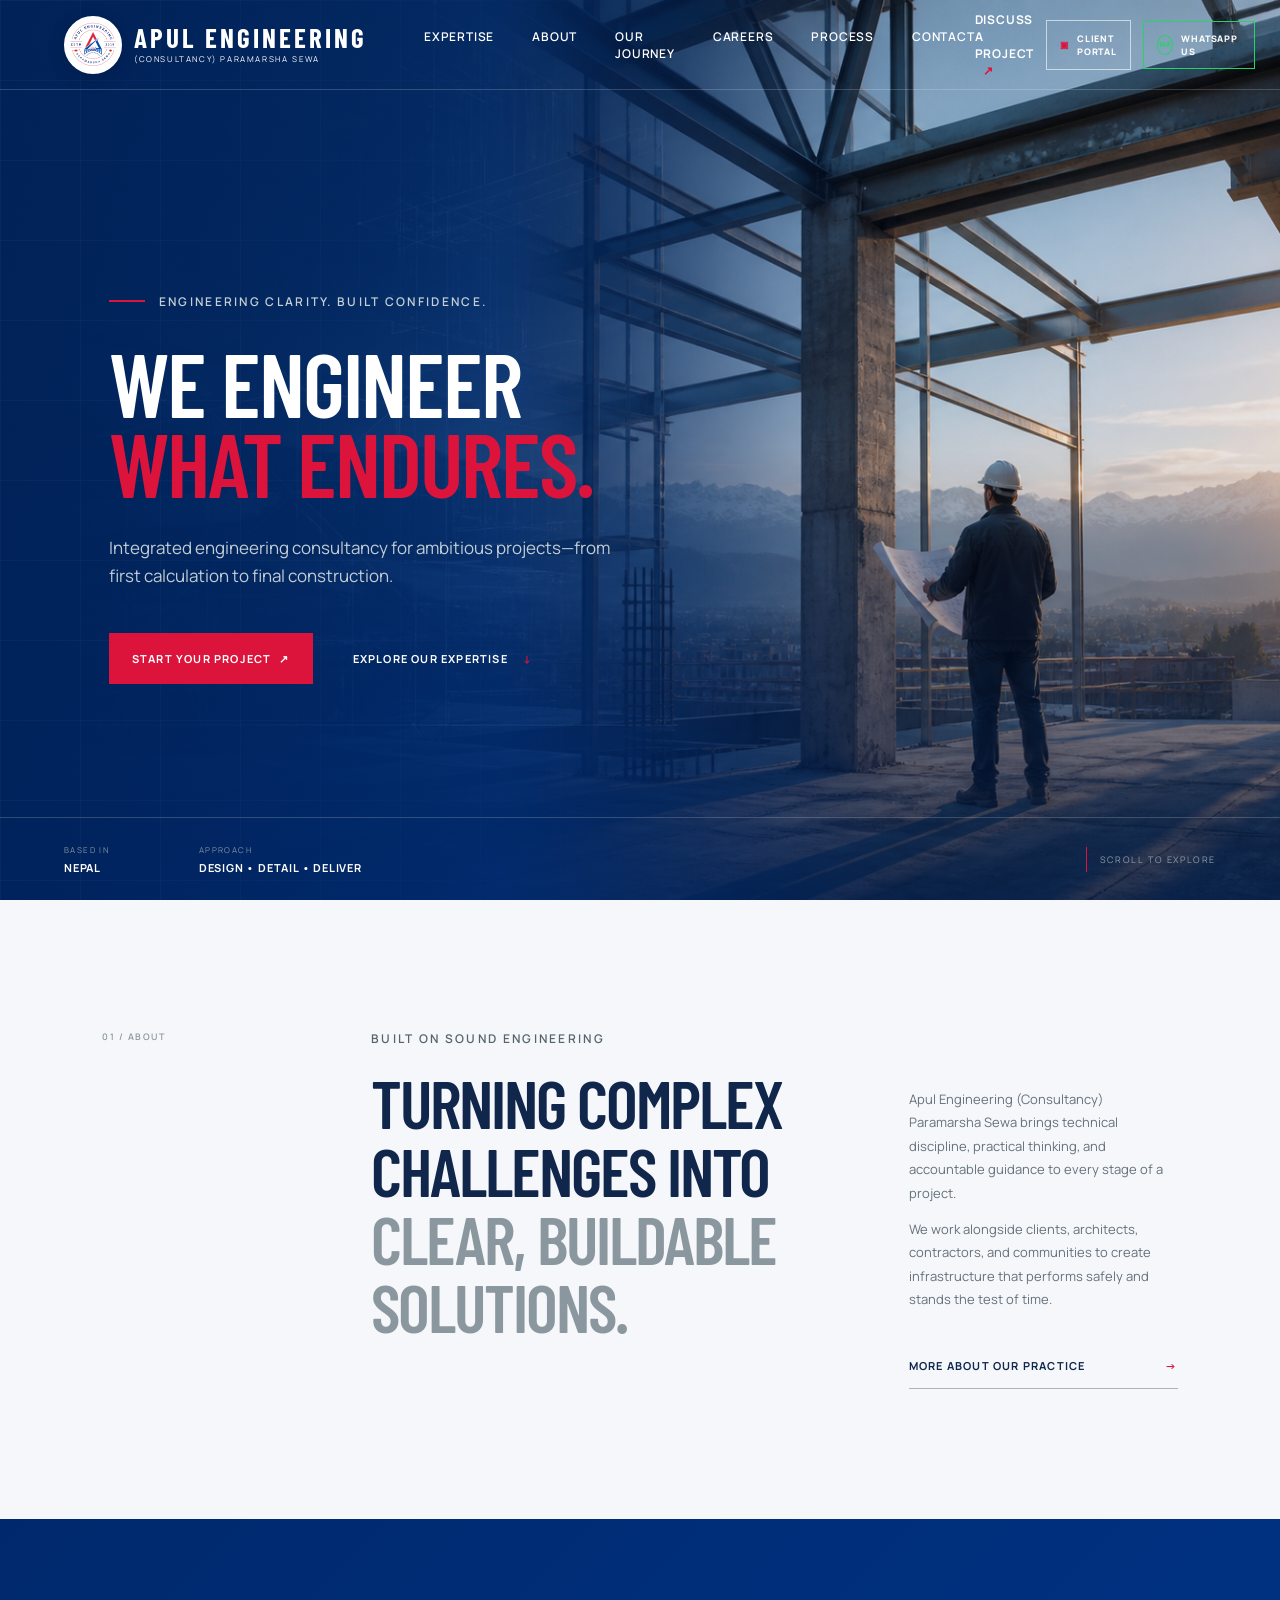
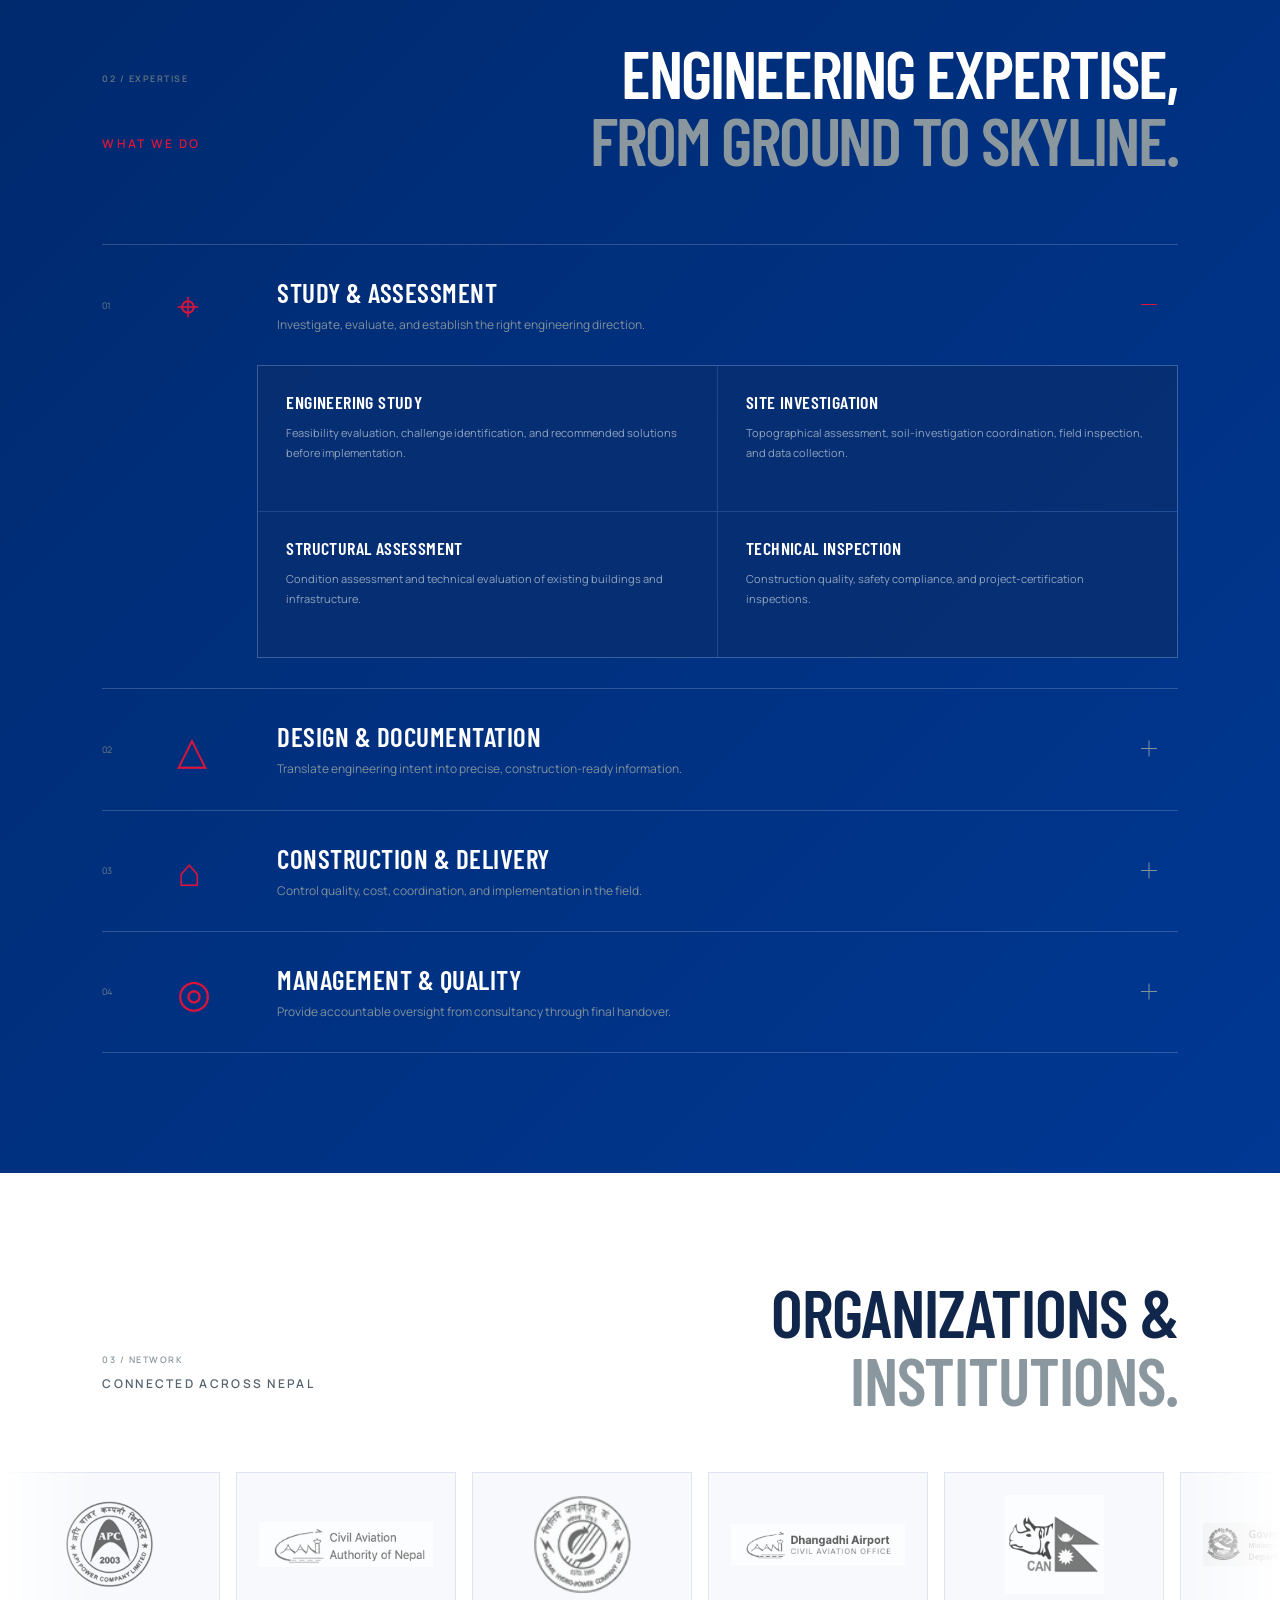
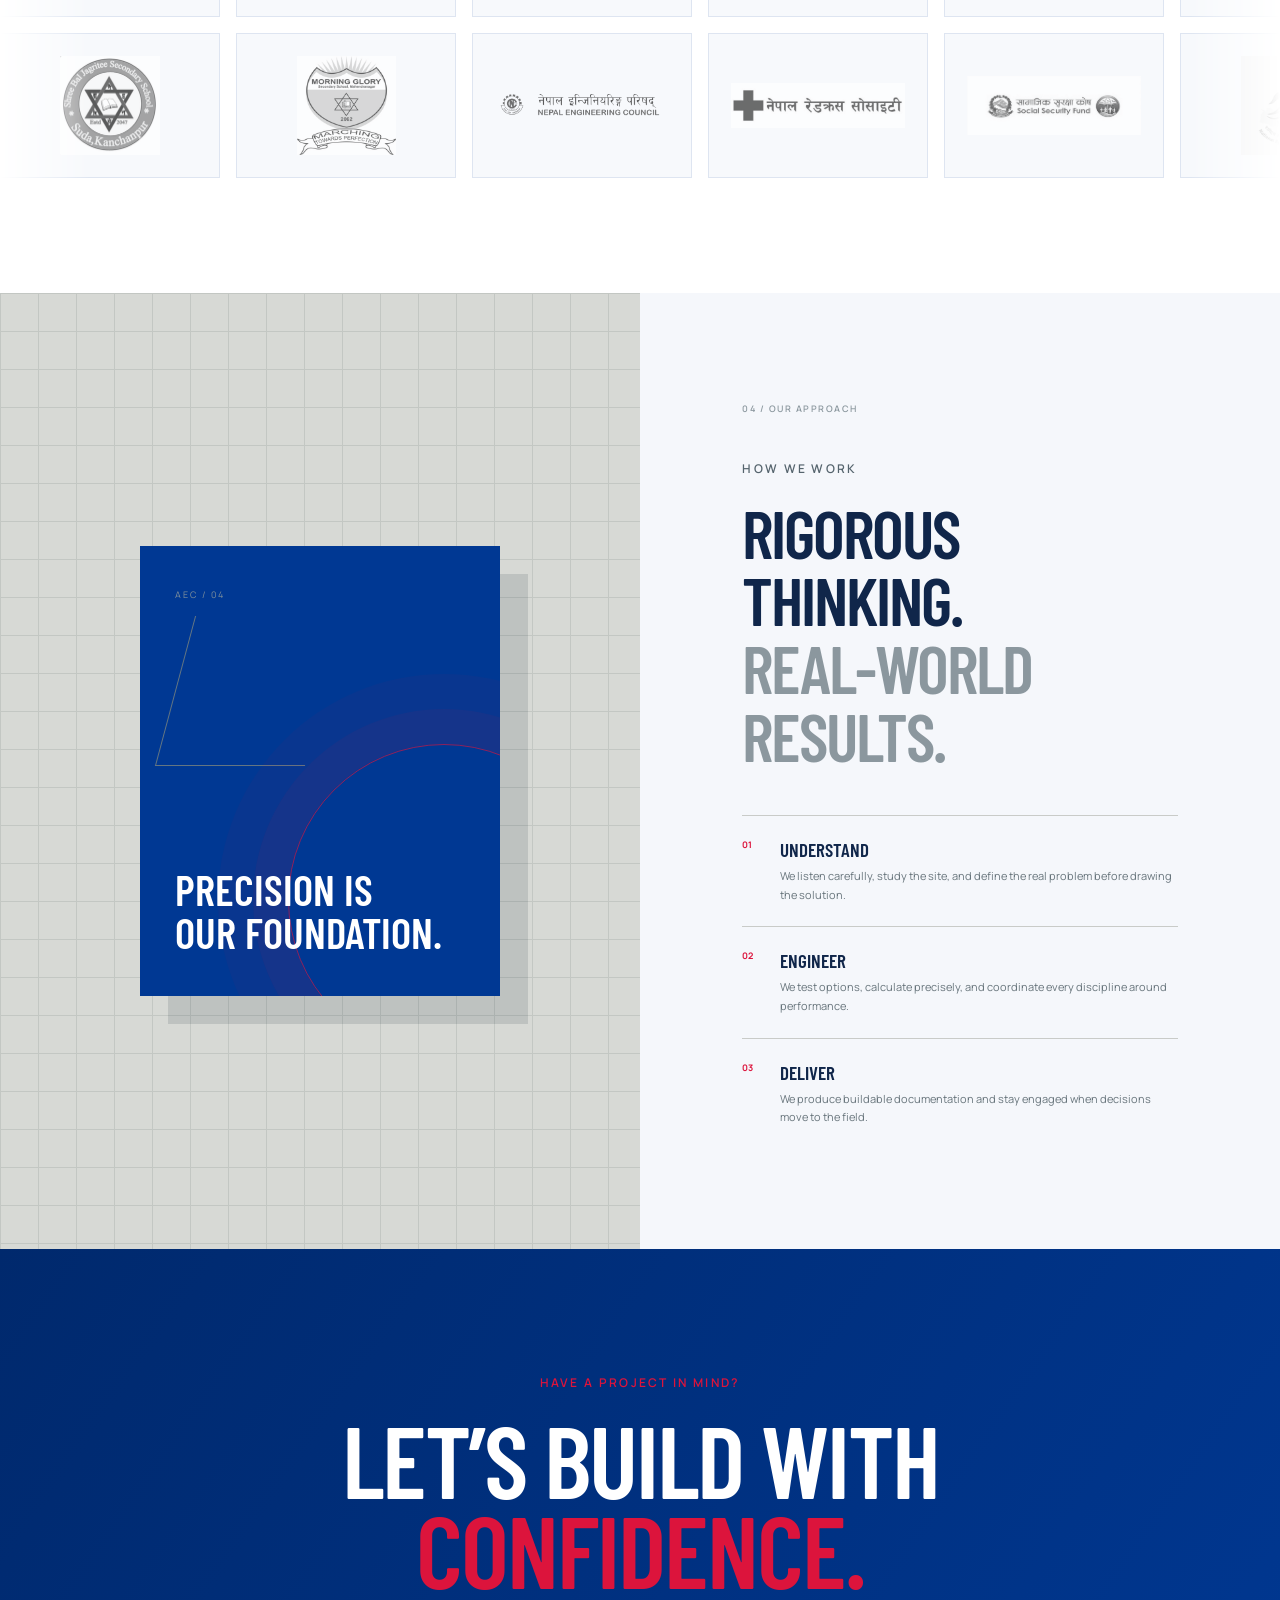
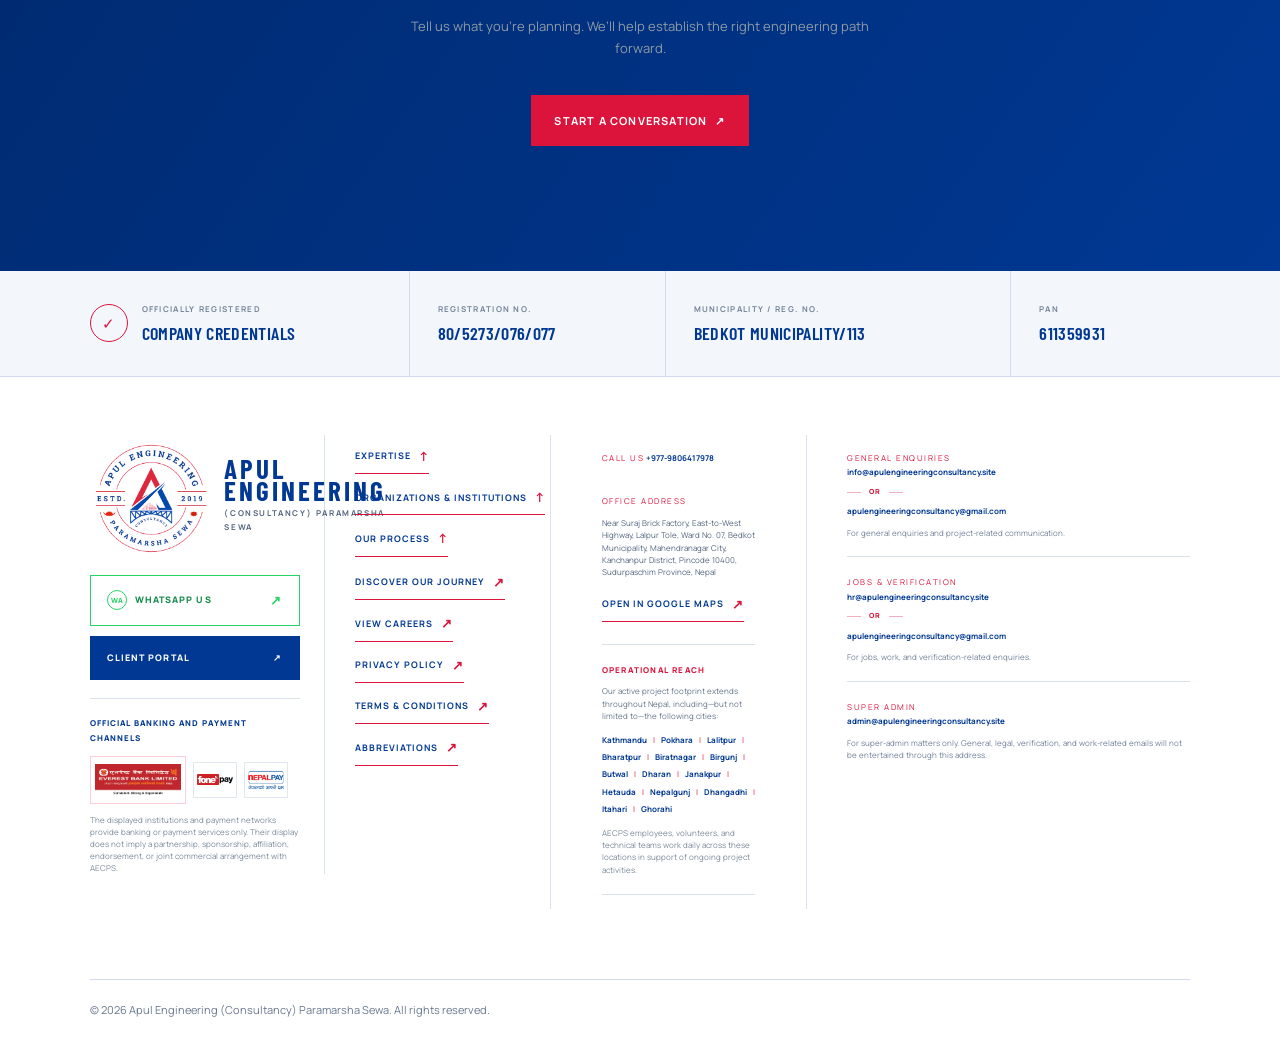
==== index.html @ 9f753890 "Initial Apul Engineering consultancy website" ====
<!doctype html>
<html lang="en">
<head>
  <meta charset="UTF-8">
  <meta name="viewport" content="width=device-width, initial-scale=1.0">
  <meta name="description" content="Apul Engineering (Consultancy) Paramarsha Sewa — engineering insight, precise design, and dependable project delivery.">
  <title>Apul Engineering (Consultancy) Paramarsha Sewa</title>
  <link rel="preconnect" href="https://fonts.googleapis.com">
  <link rel="preconnect" href="https://fonts.gstatic.com" crossorigin>
  <link href="https://fonts.googleapis.com/css2?family=Barlow+Condensed:wght@500;600;700&family=Manrope:wght@400;500;600;700&display=swap" rel="stylesheet">
  <link rel="stylesheet" href="styles.css">
</head>
<body>
  <header class="site-header" id="top">
    <a class="brand" href="#top" aria-label="Apul Engineering (Consultancy) Paramarsha Sewa home">
      <img class="brand-logo" src="assets/apul-engineering-logo.png" alt="">
      <span><strong>APUL ENGINEERING</strong><small>(CONSULTANCY) PARAMARSHA SEWA</small></span>
    </a>
    <nav aria-label="Main navigation">
      <a href="#expertise">Expertise</a><a href="#about">About</a><a href="journey.html" target="_blank" rel="noopener">Our Journey</a><a href="careers.html" target="_blank" rel="noopener">Careers</a><a href="#process">Process</a><a href="#contact">Contact</a><a class="mobile-portal-link" href="portal.html" target="_blank" rel="noopener">Client Portal</a>
    </nav>
    <div class="header-actions">
      <a class="header-cta" href="enquiry.html" target="_blank" rel="noopener">Discuss a project <span>↗</span></a>
      <a class="portal-cta" href="portal.html" target="_blank" rel="noopener"><span aria-hidden="true">▣</span> Client portal</a>
      <a class="whatsapp-cta" href="https://wa.me/9779806417978" target="_blank" rel="noopener noreferrer" aria-label="Chat with Apul Engineering on WhatsApp"><span class="wa-mark" aria-hidden="true">WA</span> WhatsApp us</a>
    </div>
    <button class="menu-button" aria-label="Open menu" aria-expanded="false"><span></span><span></span></button>
  </header>

  <main>
    <section class="hero">
      <div class="hero-bg" role="img" aria-label="Engineer reviewing structural plans at a steel and concrete construction site"></div>
      <div class="hero-grid" aria-hidden="true"></div>
      <div class="hero-content reveal">
        <p class="eyebrow"><span></span> Engineering clarity. Built confidence.</p>
        <h1>We engineer<br><em>what endures.</em></h1>
        <p class="hero-copy">Integrated engineering consultancy for ambitious projects—from first calculation to final construction.</p>
        <div class="hero-actions">
          <a class="button primary" href="enquiry.html" target="_blank" rel="noopener">Start your project <span>↗</span></a>
          <a class="text-link" href="#expertise">Explore our expertise <span>↓</span></a>
        </div>
      </div>
      <div class="hero-foot">
        <div><small>Based in</small><strong>Nepal</strong></div>
        <div><small>Approach</small><strong>Design • Detail • Deliver</strong></div>
        <div class="scroll"><span></span> Scroll to explore</div>
      </div>
    </section>

    <section class="intro" id="about">
      <div class="section-index">01 / ABOUT</div>
      <div class="intro-main reveal">
        <p class="kicker">Built on sound engineering</p>
        <h2>Turning complex challenges into <span>clear, buildable solutions.</span></h2>
      </div>
      <div class="intro-copy reveal">
        <p>Apul Engineering (Consultancy) Paramarsha Sewa brings technical discipline, practical thinking, and accountable guidance to every stage of a project.</p>
        <p>We work alongside clients, architects, contractors, and communities to create infrastructure that performs safely and stands the test of time.</p>
        <a class="arrow-link" href="#contact">More about our practice <span>→</span></a>
      </div>
    </section>

    <section class="expertise" id="expertise">
      <div class="section-heading reveal">
        <div><p class="section-index light">02 / EXPERTISE</p><p class="kicker amber">What we do</p></div>
        <h2>Engineering expertise,<br><span>from ground to skyline.</span></h2>
      </div>
      <div class="service-list">
        <details class="service service-group reveal" open>
          <summary><span class="number">01</span><span class="service-icon">⌖</span><span><strong>Study &amp; Assessment</strong><small>Investigate, evaluate, and establish the right engineering direction.</small></span><span class="plus" aria-hidden="true"></span></summary>
          <div class="service-body">
            <div><h4>Engineering Study</h4><p>Feasibility evaluation, challenge identification, and recommended solutions before implementation.</p></div>
            <div><h4>Site Investigation</h4><p>Topographical assessment, soil-investigation coordination, field inspection, and data collection.</p></div>
            <div><h4>Structural Assessment</h4><p>Condition assessment and technical evaluation of existing buildings and infrastructure.</p></div>
            <div><h4>Technical Inspection</h4><p>Construction quality, safety compliance, and project-certification inspections.</p></div>
          </div>
        </details>
        <details class="service service-group reveal">
          <summary><span class="number">02</span><span class="service-icon">△</span><span><strong>Design &amp; Documentation</strong><small>Translate engineering intent into precise, construction-ready information.</small></span><span class="plus" aria-hidden="true"></span></summary>
          <div class="service-body">
            <div><h4>Planning &amp; Design</h4><p>Engineering drawings, layouts, design concepts, and technical documentation prepared to applicable standards.</p></div>
            <div><h4>Estimation &amp; Cost Analysis</h4><p>Detailed estimates, quantity take-offs, budgets, and financial analysis.</p></div>
            <div><h4>Bill of Quantities (BOQ)</h4><p>Accurate BOQs, rate analysis, quantity verification, and bidding documents.</p></div>
            <div><h4>Tender Documentation</h4><p>Tender documents, specifications, bid evaluation, and contract documentation.</p></div>
          </div>
        </details>
        <details class="service service-group reveal">
          <summary><span class="number">03</span><span class="service-icon">⌂</span><span><strong>Construction &amp; Delivery</strong><small>Control quality, cost, coordination, and implementation in the field.</small></span><span class="plus" aria-hidden="true"></span></summary>
          <div class="service-body">
            <div><h4>Project Supervision</h4><p>Full supervision for quality, safety, schedule, and compliance with approved drawings.</p></div>
            <div><h4>Construction Management</h4><p>Planning, coordination, and monitoring to deliver within budget and time.</p></div>
            <div><h4>Construction Implementation</h4><p>Execution of civil works according to approved drawings, specifications, and contracts.</p></div>
            <div><h4>Infrastructure Development</h4><p>Roads, bridges, water supply, drainage, sewerage, irrigation, and retaining structures.</p></div>
          </div>
        </details>
        <details class="service service-group reveal">
          <summary><span class="number">04</span><span class="service-icon">◎</span><span><strong>Management &amp; Quality</strong><small>Provide accountable oversight from consultancy through final handover.</small></span><span class="plus" aria-hidden="true"></span></summary>
          <div class="service-body management-grid">
            <div><h4>Engineering Consultancy</h4><p>Professional consultancy for residential, commercial, industrial, and infrastructure projects.</p></div>
            <div><h4>Project Monitoring</h4><p>Progress monitoring, quality assurance, and reporting throughout the project lifecycle.</p></div>
            <div><h4>QA / QC</h4><p>Inspection and quality management against engineering standards and specifications.</p></div>
            <div><h4>Contract Administration</h4><p>Contract management, variation orders, progress certification, and documentation.</p></div>
            <div><h4>Aviation Project Management</h4><p>Planning, coordination, and oversight of aviation-sector projects from concept through delivery.</p></div>
            <div><h4>Aviation Management</h4><p>Technical and operational management support for aviation facilities and infrastructure.</p></div>
            <div><h4>Completion &amp; Handover</h4><p>Final inspection, documentation, quality verification, and handover support.</p></div>
          </div>
        </details>
      </div>
    </section>

    <section class="logo-showcase" id="network" aria-labelledby="network-title">
      <div class="logo-showcase-heading reveal">
        <div><p class="section-index">03 / NETWORK</p><p class="kicker">Connected across Nepal</p></div>
        <h2 id="network-title">Organizations &amp;<br><span>institutions.</span></h2>
      </div>
      <div class="logo-marquee" aria-label="Organizations and institutions">
        <div class="logo-track move-right">
          <div class="logo-group">
            <div class="logo-tile"><img src="assets/logos/API.png" alt="API Power Company"></div>
            <div class="logo-tile wide"><img src="assets/logos/CAAN.png" alt="Civil Aviation Authority of Nepal"></div>
            <div class="logo-tile"><img src="assets/logos/CHCL.png" alt="Chilime Hydropower Company"></div>
            <div class="logo-tile wide"><img src="assets/logos/Dhangadhi%20Airport.png" alt="Dhangadhi Airport"></div>
            <div class="logo-tile"><img src="assets/logos/CAN.png" alt="Computer Association of Nepal"></div>
            <div class="logo-tile wide"><img src="assets/logos/GON%20Road.png" alt="Government of Nepal Department of Roads"></div>
            <div class="logo-tile"><img src="assets/logos/NEA.png" alt="Nepal Engineers' Association"></div>
            <div class="logo-tile wide"><img src="assets/logos/Geta%20Uni.png" alt="Geta University"></div>
          </div>
        </div>
        <div class="logo-track move-left">
          <div class="logo-group">
            <div class="logo-tile"><img src="assets/logos/Bal%20Jagritee.png" alt="Shree Bal Jagritee Secondary School"></div>
            <div class="logo-tile"><img src="assets/logos/Morning%20Glory.png" alt="Morning Glory"></div>
            <div class="logo-tile wide"><img src="assets/logos/NEC.png" alt="Nepal Engineering Council"></div>
            <div class="logo-tile wide"><img src="assets/logos/RCS.jpg" alt="RCS"></div>
            <div class="logo-tile wide"><img src="assets/logos/SSF.jpg" alt="Social Security Fund"></div>
            <div class="logo-tile"><img src="assets/logos/National%20Sports.jpg" alt="National Sports Council"></div>
            <div class="logo-tile"><img src="assets/logos/Gharelu.jpg" alt="Office of Cottage and Small Industries"></div>
            <div class="logo-tile"><img src="assets/logos/darchulspowerlogo.png" alt="Darchula Power"></div>
            <div class="logo-tile wide"><img src="assets/logos/Mahendranagar%20Airport.png" alt="Mahendranagar Airport Civil Aviation Office"></div>
          </div>
        </div>
      </div>
    </section>

    <section class="principles" id="process">
      <div class="principle-visual reveal">
        <div class="blueprint-card"><span>AEC / 04</span><strong>Precision is<br>our foundation.</strong><i></i></div>
      </div>
      <div class="principle-content reveal">
        <p class="section-index">04 / OUR APPROACH</p><p class="kicker">How we work</p>
        <h2>Rigorous thinking.<br><span>Real-world results.</span></h2>
        <div class="principle-item"><b>01</b><div><h3>Understand</h3><p>We listen carefully, study the site, and define the real problem before drawing the solution.</p></div></div>
        <div class="principle-item"><b>02</b><div><h3>Engineer</h3><p>We test options, calculate precisely, and coordinate every discipline around performance.</p></div></div>
        <div class="principle-item"><b>03</b><div><h3>Deliver</h3><p>We produce buildable documentation and stay engaged when decisions move to the field.</p></div></div>
      </div>
    </section>

    <section class="contact" id="contact">
      <div class="contact-lines" aria-hidden="true"></div>
      <p class="kicker amber">Have a project in mind?</p>
      <h2>Let’s build with<br><span>confidence.</span></h2>
      <p>Tell us what you’re planning. We’ll help establish the right engineering path forward.</p>
      <a class="button primary" href="enquiry.html" target="_blank" rel="noopener">Start a conversation <span>↗</span></a>
    </section>
  </main>

  <footer>
    <div class="credentials" aria-label="Company registration details">
      <div class="credentials-intro">
        <span class="credential-seal" aria-hidden="true">✓</span>
        <span><small>OFFICIALLY REGISTERED</small><strong>Company Credentials</strong></span>
      </div>
      <div class="credential-item"><small>REGISTRATION NO.</small><strong>80/5273/076/077</strong></div>
      <div class="credential-item"><small>MUNICIPALITY / REG. NO.</small><strong>Bedkot Municipality/113</strong></div>
      <div class="credential-item"><small>PAN</small><strong>611359931</strong></div>
    </div>
    <div class="footer-identity">
      <div class="identity-actions">
        <a class="brand footer-brand" href="#top" aria-label="Apul Engineering (Consultancy) Paramarsha Sewa home"><img class="brand-logo" src="assets/apul-engineering-logo.png" alt=""><span><strong>APUL ENGINEERING</strong><small>(CONSULTANCY) PARAMARSHA SEWA</small></span></a>
        <a class="journey-link footer-whatsapp" href="https://wa.me/9779806417978" target="_blank" rel="noopener noreferrer"><span><i class="wa-mark" aria-hidden="true">WA</i> WhatsApp us</span><b aria-hidden="true">↗</b></a>
        <a class="journey-link footer-portal" href="portal.html" target="_blank" rel="noopener"><span>Client portal</span><b aria-hidden="true">↗</b></a>
        <div class="banking-channels">
          <small>OFFICIAL BANKING AND PAYMENT CHANNELS</small>
          <div class="banking-logos"><img src="assets/banking/everest-bank.png" alt="Everest Bank Limited"><img src="assets/banking/fonepay.webp" alt="Fonepay"><img src="assets/banking/nepalpay.png" alt="NepalPay"></div>
          <p>The displayed institutions and payment networks provide banking or payment services only. Their display does not imply a partnership, sponsorship, affiliation, endorsement, or joint commercial arrangement with AECPS.</p>
        </div>
      </div>
      <div class="footer-reserved"><a class="map-link footer-nav-link" href="#expertise">Expertise <span aria-hidden="true">↑</span></a><a class="map-link footer-nav-link" href="#network">Organizations &amp; institutions <span aria-hidden="true">↑</span></a><a class="map-link footer-process-link" href="#process">Our process <span aria-hidden="true">↑</span></a><a class="map-link reserved-journey-link" href="journey.html" target="_blank" rel="noopener">Discover our journey <span aria-hidden="true">↗</span></a><a class="map-link careers-link" href="careers.html" target="_blank" rel="noopener">View careers <span aria-hidden="true">↗</span></a><a class="map-link privacy-link" href="privacy.html" target="_blank" rel="noopener">Privacy policy <span aria-hidden="true">↗</span></a><a class="map-link terms-link" href="terms.html" target="_blank" rel="noopener">Terms &amp; conditions <span aria-hidden="true">↗</span></a><a class="map-link abbreviations-link" href="abbreviations.html" target="_blank" rel="noopener">Abbreviations <span aria-hidden="true">↗</span></a></div>
    </div>
    <div class="footer-details">
      <div class="footer-contact">
        <small>CALL US</small>
        <a href="tel:+9779806417978">+977-9806417978</a>
      </div>
      <div class="footer-address">
        <small>OFFICE ADDRESS</small>
        <address><a href="https://www.google.com/maps/place/Apul+Engineering+(Consultancy)+Paramarsha+Sewa/@28.9584153,80.2432831,16117m/data=!3m1!1e3!4m6!3m5!1s0x39a1af00646424bd:0xdfa448c4ecda7187!8m2!3d28.9549527!4d80.2341615!16s%2Fg%2F11zh2_przp?authuser=3&amp;entry=ttu&amp;g_ep=EgoyMDI2MDgxMi4wIKXMDSoASAFQAw%3D%3D" target="_blank" rel="noopener noreferrer">Near Suraj Brick Factory, East-to-West Highway, Lalpur Tole, Ward No. 07, Bedkot Municipality, Mahendranagar City, Kanchanpur District, Pincode 10400, Sudurpaschim Province, Nepal</a></address>
        <a class="map-link" href="https://www.google.com/maps/place/Apul+Engineering+(Consultancy)+Paramarsha+Sewa/@28.9584153,80.2432831,16117m/data=!3m1!1e3!4m6!3m5!1s0x39a1af00646424bd:0xdfa448c4ecda7187!8m2!3d28.9549527!4d80.2341615!16s%2Fg%2F11zh2_przp?authuser=3&amp;entry=ttu&amp;g_ep=EgoyMDI2MDgxMi4wIKXMDSoASAFQAw%3D%3D" target="_blank" rel="noopener noreferrer">Open in Google Maps <span aria-hidden="true">↗</span></a>
        <div class="operational-reach">
          <small>OPERATIONAL REACH</small>
          <p>Our active project footprint extends throughout Nepal, including—but not limited to—the following cities:</p>
          <ul><li>Kathmandu</li><li>Pokhara</li><li>Lalitpur</li><li>Bharatpur</li><li>Biratnagar</li><li>Birgunj</li><li>Butwal</li><li>Dharan</li><li>Janakpur</li><li>Hetauda</li><li>Nepalgunj</li><li>Dhangadhi</li><li>Itahari</li><li>Ghorahi</li></ul>
          <p class="reach-team">AECPS employees, volunteers, and technical teams work daily across these locations in support of ongoing project activities.</p>
        </div>
      </div>
    </div>
    <div class="email-directory" aria-label="Email directory">
      <div><small>GENERAL ENQUIRIES</small><a href="mailto:info@apulengineeringconsultancy.site">info@apulengineeringconsultancy.site</a><span class="email-or">OR</span><a href="mailto:apulengineeringconsultancy@gmail.com">apulengineeringconsultancy@gmail.com</a><p>For general enquiries and project-related communication.</p></div>
      <div><small>JOBS &amp; VERIFICATION</small><a href="mailto:hr@apulengineeringconsultancy.site">hr@apulengineeringconsultancy.site</a><span class="email-or">OR</span><a href="mailto:apulengineeringconsultancy@gmail.com">apulengineeringconsultancy@gmail.com</a><p>For jobs, work, and verification-related enquiries.</p></div>
      <div><small>SUPER ADMIN</small><a href="mailto:admin@apulengineeringconsultancy.site">admin@apulengineeringconsultancy.site</a><p>For super-admin matters only. General, legal, verification, and work-related emails will not be entertained through this address.</p></div>
    </div>
    <p class="copyright">© <span id="year"></span> Apul Engineering (Consultancy) Paramarsha Sewa. All rights reserved.</p>
  </footer>
  <script src="script.js"></script>
</body>
</html>
---- styles.css ----
:root{--navy:#003893;--navy2:#00296d;--ink:#10264a;--paper:#f5f7fb;--white:#fff;--amber:#dc143c;--muted:#71809a;--line:rgba(255,255,255,.18)}
*{box-sizing:border-box}html{scroll-behavior:smooth}body{margin:0;background:var(--paper);color:var(--ink);font-family:Manrope,Arial,sans-serif}a{color:inherit;text-decoration:none}.site-header{height:90px;position:absolute;z-index:10;top:0;left:0;width:100%;display:flex;align-items:center;padding:0 5vw;border-bottom:1px solid var(--line);color:#fff}.brand{display:flex;align-items:center;gap:12px;min-width:280px}.brand>span:last-child{display:flex;flex-direction:column}.brand strong{font:700 27px/22px "Barlow Condensed";letter-spacing:3px}.brand small{font-size:8px;letter-spacing:1.6px;margin-top:5px}.brand-mark{width:31px;height:34px;display:flex;align-items:flex-end;gap:3px;transform:skewY(-15deg)}.brand-mark i{display:block;width:8px;background:var(--amber)}.brand-mark i:nth-child(1){height:20px}.brand-mark i:nth-child(2){height:34px}.brand-mark i:nth-child(3){height:26px}.site-header nav{display:flex;gap:38px;margin:auto;font-size:12px;font-weight:600;letter-spacing:.8px;text-transform:uppercase}.site-header nav a{transition:.2s}.site-header nav a:hover{color:var(--amber)}.header-cta{font-size:12px;text-transform:uppercase;font-weight:700;letter-spacing:.8px}.header-cta span,.button span{color:var(--amber);margin-left:8px}.menu-button{display:none;background:none;border:0}.hero{min-height:780px;height:100vh;position:relative;color:#fff;display:flex;align-items:center;overflow:hidden}.hero-bg{position:absolute;inset:0;background:url('assets/engineering-hero.png') center/cover no-repeat}.hero-bg:after{content:"";position:absolute;inset:0;background:linear-gradient(90deg,rgba(4,17,28,.58),transparent 63%),linear-gradient(0deg,rgba(4,17,28,.6),transparent 40%)}.hero-grid,.contact-lines{position:absolute;inset:0;opacity:.12;background-image:linear-gradient(rgba(255,255,255,.25) 1px,transparent 1px),linear-gradient(90deg,rgba(255,255,255,.25) 1px,transparent 1px);background-size:80px 80px;mask-image:linear-gradient(90deg,#000,transparent 54%)}.hero-content{position:relative;z-index:2;margin-left:8.5vw;max-width:720px;padding-top:65px}.eyebrow,.kicker{font:600 12px Manrope;text-transform:uppercase;letter-spacing:2.3px}.eyebrow{display:flex;align-items:center;color:#c3ced6}.eyebrow span{display:block;width:36px;height:2px;background:var(--amber);margin-right:14px}.hero h1,.section-heading h2,.intro h2,.principle-content h2,.contact h2{font:600 clamp(64px,7.1vw,112px)/.88 "Barlow Condensed";letter-spacing:-2px;text-transform:uppercase;margin:32px 0}.hero h1 em{font-style:normal;color:var(--amber)}.hero-copy{font-size:17px;line-height:1.7;color:#c1ccd4;max-width:520px}.hero-actions{display:flex;align-items:center;gap:40px;margin-top:42px}.button{display:inline-flex;align-items:center;padding:18px 23px;text-transform:uppercase;font-size:11px;font-weight:700;letter-spacing:1.2px}.button.primary{background:var(--amber);color:#102130}.button.primary span{color:#102130}.text-link,.arrow-link{font-size:11px;font-weight:700;text-transform:uppercase;letter-spacing:1.2px}.text-link span{color:var(--amber);margin-left:12px}.hero-foot{position:absolute;z-index:2;bottom:0;left:0;width:100%;height:83px;border-top:1px solid var(--line);display:flex;align-items:center;padding:0 5vw;gap:7vw}.hero-foot div{display:flex;flex-direction:column}.hero-foot small{color:#81919e;font-size:8px;letter-spacing:1.4px;text-transform:uppercase}.hero-foot strong{font-size:11px;margin-top:5px;text-transform:uppercase;letter-spacing:.8px}.hero-foot .scroll{margin-left:auto;flex-direction:row;align-items:center;font-size:9px;text-transform:uppercase;letter-spacing:1.6px;color:#8e9ca7}.scroll span{height:25px;width:1px;background:var(--amber);margin-right:13px}.intro{padding:130px 8vw;display:grid;grid-template-columns:1fr 2.4fr 1.4fr;gap:6vw}.section-index{font:600 9px Manrope;letter-spacing:1.5px;color:#8c989f}.kicker{color:#55646d;margin:0 0 22px}.intro h2,.section-heading h2,.principle-content h2{font-size:clamp(44px,5.3vw,77px);line-height:1;margin:0}.intro h2 span,.section-heading h2 span,.principle-content h2 span{color:#8b979e}.intro-copy{padding-top:45px}.intro-copy p{font-size:13px;line-height:1.8;color:#64717a}.arrow-link{display:flex;justify-content:space-between;border-bottom:1px solid #aeb4b3;padding:24px 0 15px;margin-top:22px}.arrow-link span{color:var(--amber)}.expertise{background:var(--navy);color:#fff;padding:120px 8vw}.section-heading{display:flex;justify-content:space-between;align-items:flex-end;margin-bottom:70px}.section-heading h2{text-align:right}.section-index.light{color:#657681;margin-bottom:50px}.amber{color:var(--amber)}.service{display:grid;grid-template-columns:55px 80px 1fr 40px;align-items:center;gap:20px;border-top:1px solid var(--line);padding:31px 0;transition:.25s}.service:last-child{border-bottom:1px solid var(--line)}.service:hover{padding-left:12px;background:rgba(255,255,255,.025)}.service .number{font-size:9px;color:#6c7d89}.service-icon{font:400 39px "Barlow Condensed";color:var(--amber)}.service h3{font:600 27px "Barlow Condensed";text-transform:uppercase;letter-spacing:.5px;margin:0 0 7px}.service p{margin:0;color:#82919c;font-size:12px}.plus{font-size:25px;color:#687984}.principles{display:grid;grid-template-columns:1fr 1fr;min-height:760px}.principle-visual{background:#d7d9d5;padding:9vw;display:flex;align-items:center;justify-content:center;background-image:linear-gradient(#c3c7c3 1px,transparent 1px),linear-gradient(90deg,#c3c7c3 1px,transparent 1px);background-size:38px 38px}.blueprint-card{width:360px;height:450px;background:var(--navy);color:#fff;padding:35px;position:relative;box-shadow:28px 28px 0 rgba(9,30,45,.12);overflow:hidden}.blueprint-card:after{content:"";position:absolute;width:310px;height:310px;border:1px solid rgba(244,165,28,.45);border-radius:50%;right:-100px;bottom:-60px;box-shadow:0 0 0 35px rgba(244,165,28,.04),0 0 0 70px rgba(244,165,28,.04)}.blueprint-card span{font-size:9px;letter-spacing:2px;color:#7f909b}.blueprint-card strong{position:absolute;left:35px;bottom:42px;font:600 43px/1 "Barlow Condensed";text-transform:uppercase;z-index:1}.blueprint-card i{position:absolute;top:70px;left:35px;width:150px;height:150px;border-left:1px solid #647682;border-bottom:1px solid #647682;transform:skew(-15deg)}.principle-content{padding:100px 8vw}.principle-content .section-index{margin-bottom:45px}.principle-content h2{margin-bottom:45px}.principle-item{border-top:1px solid #c9cbc8;padding:22px 0;display:grid;grid-template-columns:38px 1fr}.principle-item b{color:var(--amber);font-size:9px}.principle-item h3{margin:0;text-transform:uppercase;font:600 19px "Barlow Condensed"}.principle-item p{font-size:11px;color:#68757c;line-height:1.7;margin:6px 0 0}.contact{position:relative;text-align:center;background:#0a1c2b;color:#fff;padding:125px 20px;overflow:hidden}.contact>*{position:relative;z-index:1}.contact-lines{opacity:.08;mask-image:radial-gradient(circle,#000,transparent 70%)}.contact h2{font-size:clamp(65px,8vw,110px);margin:22px 0}.contact h2 span{color:var(--amber)}.contact p:not(.kicker){color:#8e9ba5;font-size:13px;max-width:480px;margin:0 auto 35px;line-height:1.7}footer{background:#06131e;color:#fff;padding:55px 7vw 25px;display:grid;grid-template-columns:1.3fr 1fr 1fr;align-items:start;gap:40px;border-top:1px solid var(--line)}footer>p,footer>div{font-size:11px;line-height:1.8;color:#75848e}.footer-brand{min-width:0}footer>div{display:flex;flex-direction:column}footer>div small{color:var(--amber);font-size:8px;letter-spacing:1.5px;margin-bottom:8px}.copyright{grid-column:1/-1;border-top:1px solid var(--line);padding-top:20px;margin-top:30px}.reveal{opacity:0;transform:translateY(25px);transition:opacity .7s ease,transform .7s ease}.reveal.visible{opacity:1;transform:none}
@media(max-width:850px){.site-header{height:72px;padding:0 22px}.brand{min-width:0}.site-header nav,.header-cta{display:none}.menu-button{display:block;margin-left:auto}.menu-button span{display:block;width:24px;height:1px;background:#fff;margin:6px}.site-header.open{position:fixed;background:var(--navy);height:auto;min-height:72px;flex-wrap:wrap}.site-header.open nav{display:flex;width:100%;flex-direction:column;padding:30px 0}.hero{min-height:720px}.hero-content{margin:0 24px;padding-top:20px}.hero h1{font-size:62px}.hero-copy{font-size:14px}.hero-actions{align-items:flex-start;flex-direction:column;gap:25px}.hero-foot{padding:0 24px}.hero-foot div:nth-child(2),.scroll{display:none!important}.intro{padding:85px 24px;grid-template-columns:1fr}.intro-main{margin-top:20px}.intro-copy{padding-top:0}.expertise{padding:85px 24px}.section-heading{display:block}.section-heading h2{text-align:left;margin-top:20px}.service{grid-template-columns:30px 45px 1fr}.service .plus{display:none}.service p{line-height:1.7}.principles{grid-template-columns:1fr}.principle-visual{padding:70px 30px}.blueprint-card{width:290px;height:370px}.principle-content{padding:80px 24px}.contact{padding:90px 24px}footer{grid-template-columns:1fr}.copyright{grid-column:1}.hero-bg{background-position:58% center}}
@media(prefers-reduced-motion:reduce){html{scroll-behavior:auto}.reveal{opacity:1;transform:none;transition:none}}

/* Apul Engineering (Consultancy) Paramarsha Sewa brand system and responsive refinements */
body{overflow-x:hidden}
a:focus-visible,button:focus-visible{outline:3px solid #fff;outline-offset:4px}
.site-header{padding-left:max(28px,5vw);padding-right:max(28px,5vw)}
.header-actions{display:flex;align-items:center;gap:12px}.portal-cta{display:inline-flex;align-items:center;gap:7px;padding:11px 13px;border:1px solid rgba(255,255,255,.6);color:#fff;font-size:9px;font-weight:800;letter-spacing:.8px;text-transform:uppercase;transition:background .2s,border-color .2s}.portal-cta span{color:var(--amber)}.portal-cta:hover{background:rgba(255,255,255,.1);border-color:#fff}.whatsapp-cta{display:inline-flex;align-items:center;gap:8px;padding:10px 13px;background:transparent;border:1px solid #25d366;color:#fff;font-size:9px;font-weight:800;letter-spacing:.8px;text-transform:uppercase;transition:transform .2s,background .2s,color .2s}.whatsapp-cta:hover{transform:translateY(-2px);background:rgba(37,211,102,.12);color:#25d366}.wa-mark{display:inline-grid;place-items:center;width:20px;height:20px;border:1px solid #25d366;border-radius:50%;color:#25d366;font:800 7px Manrope;font-style:normal;letter-spacing:0}.mobile-portal-link{display:none}
.brand-logo{display:block;width:58px;height:58px;flex:0 0 58px;object-fit:contain;background:#fff;border:3px solid #fff;border-radius:50%;box-shadow:0 4px 18px rgba(0,0,0,.16)}
.site-header .brand{min-width:360px}
.footer-brand .brand-logo{width:auto;height:130px;flex:0 0 auto;object-fit:contain;background:transparent;border:0;border-radius:0;box-shadow:none}
.brand-mark i{box-shadow:inset 0 -3px 0 rgba(0,0,0,.12)}
.hero-bg:after{background:linear-gradient(90deg,rgba(0,36,96,.9) 0%,rgba(0,56,147,.56) 39%,rgba(0,27,72,.08) 72%),linear-gradient(0deg,rgba(0,27,72,.75),transparent 50%)}
.button{justify-content:center;min-height:50px;transition:transform .2s ease,filter .2s ease}
.button:hover{transform:translateY(-2px);filter:brightness(1.05)}
.button.primary,.button.primary span{color:#fff}
.expertise{background:linear-gradient(135deg,var(--navy2),var(--navy))}
.blueprint-card:after{border-color:rgba(220,20,60,.65);box-shadow:0 0 0 35px rgba(220,20,60,.06),0 0 0 70px rgba(220,20,60,.04)}
.contact{background:linear-gradient(125deg,var(--navy2),var(--navy))}
footer{grid-template-columns:1.7fr 1.05fr 1.4fr;background:#fff;color:var(--navy);border-top:0}
footer>p,footer>div{color:#53657f}
footer>div small{color:var(--amber)}
footer>div a{color:var(--navy);font-weight:700}
footer .copyright{border-top-color:rgba(0,56,147,.18);color:#697991}
.footer-brand strong{color:var(--navy)}
.footer-brand small{color:#53657f}
.footer-brand .brand-logo{box-shadow:none}
.credentials{grid-column:1/-1;display:grid;grid-template-columns:1.25fr 1fr 1.35fr .7fr;align-items:stretch;margin:-55px -7vw 18px;padding:0 7vw;background:#f3f6fb;border-bottom:1px solid rgba(0,56,147,.14)}
.credentials-intro,.credential-item{min-height:105px;display:flex;justify-content:center;flex-direction:column;padding:22px 28px;border-right:1px solid rgba(0,56,147,.14)}
.credentials-intro{flex-direction:row;align-items:center;justify-content:flex-start;gap:14px;padding-left:0}
.credential-seal{display:grid;place-items:center;width:38px;height:38px;flex:0 0 38px;border:1px solid var(--amber);border-radius:50%;color:var(--amber);font-size:15px}
.credentials-intro>span:last-child{display:flex;flex-direction:column}
.credentials small{margin:0 0 7px;color:#75849a;font-size:8px;font-weight:700;letter-spacing:1.3px}
.credentials strong{color:var(--navy);font:600 18px/1.2 "Barlow Condensed";letter-spacing:.35px;text-transform:uppercase}
.credential-item:last-child{border-right:0}
.footer-identity{display:grid;grid-template-columns:minmax(235px,1.15fr) minmax(155px,.85fr);gap:30px;align-items:stretch}.identity-actions{display:flex;flex-direction:column;align-items:flex-start;padding-right:24px;border-right:1px solid rgba(0,56,147,.15)}
.journey-link{display:inline-flex;align-items:center;justify-content:space-between;gap:18px;margin-top:24px;min-width:210px;padding:13px 16px;border:1px solid rgba(0,56,147,.22);color:var(--navy);font-size:9px;font-weight:800;letter-spacing:1.1px;text-transform:uppercase;transition:color .2s,background .2s,border-color .2s}.journey-link span{color:var(--amber);font-size:13px}.journey-link:hover{background:var(--navy);border-color:var(--navy);color:#fff}
.footer-whatsapp{margin-top:10px;border-color:#25d366;background:transparent;color:#128c4a}.footer-whatsapp span{display:inline-flex;align-items:center;gap:8px;color:inherit;font-size:9px}.footer-whatsapp b{color:#25d366;font-size:13px}.footer-whatsapp:hover{border-color:#128c4a;background:rgba(37,211,102,.08);color:#087b3b}
.footer-portal{margin-top:10px;border-color:var(--navy);background:var(--navy);color:#fff}.footer-portal span,.footer-portal b{color:#fff;font-size:9px}.footer-portal:hover{background:var(--navy2);border-color:var(--navy2)}
.banking-channels{width:100%;margin-top:18px;padding-top:17px;border-top:1px solid rgba(0,56,147,.15)}.banking-channels>small{display:block;margin-bottom:11px;color:var(--navy);font-size:8px;font-weight:800;letter-spacing:1px}.banking-logos{display:flex;align-items:center;gap:7px}.banking-logos img,.banking-logos img:nth-child(2){display:block;width:44px;height:36px;padding:3px;object-fit:contain;background:#fff;border:1px solid rgba(0,56,147,.12)}.banking-logos img:first-child{width:96px;height:48px;padding:4px;border-color:rgba(220,20,60,.2)}.banking-channels p{margin:10px 0 0;max-width:230px;color:#7a899b;font-size:8px;line-height:1.5}.footer-reserved{display:flex;flex-direction:column;align-items:flex-start;min-height:1px}.reserved-journey-link{margin-top:10px;border-bottom-color:var(--amber)}
.footer-details{display:grid;grid-template-columns:1fr;gap:28px;padding:12px 4vw 0;border-left:1px solid rgba(0,56,147,.15);border-right:1px solid rgba(0,56,147,.15)}
.footer-contact,.footer-address{padding:0}
.footer-contact a{overflow-wrap:anywhere;font-size:12px;line-height:1.55}
.footer-address address{max-width:430px;color:#53657f;font-size:11px;font-style:normal;line-height:1.8}
.footer-address{display:flex;flex-direction:column;align-items:flex-start}
.footer-address address a{color:inherit;font-weight:400}
.map-link{display:inline-flex;align-items:center;gap:8px;width:max-content;margin-top:14px;padding-bottom:5px;border-bottom:1px solid var(--amber);color:var(--navy);font-size:9px;font-weight:700;letter-spacing:1px;text-transform:uppercase;transition:color .2s ease}
.map-link span{color:var(--amber);font-size:13px}.map-link:hover{color:var(--amber)}
.careers-link{display:flex;margin-top:12px;border-bottom-color:var(--amber)}
.footer-process-link{margin-top:12px;border-bottom-color:var(--amber)}
.footer-nav-link{margin-top:12px;border-bottom-color:var(--amber)}.footer-reserved .map-link:first-child{margin-top:10px}
.privacy-link{margin-top:12px;border-bottom-color:var(--amber)}
.terms-link{margin-top:12px;border-bottom-color:var(--amber)}
.abbreviations-link{margin-top:12px;border-bottom-color:var(--amber)}
.operational-reach{width:100%;margin:22px 0 14px;padding:18px 0;border-top:1px solid rgba(0,56,147,.15);border-bottom:1px solid rgba(0,56,147,.15)}.operational-reach>small{display:block;margin-bottom:8px;color:var(--amber);font-size:7px;font-weight:800;letter-spacing:1.2px}.operational-reach p{margin:0;color:#65768a;font-size:8px;line-height:1.6}.operational-reach ul{display:flex;flex-wrap:wrap;gap:3px 6px;margin:10px 0;padding:0;list-style:none}.operational-reach li{display:flex;align-items:center;color:var(--navy);font-size:8px;font-weight:700;white-space:nowrap}.operational-reach li:not(:last-child):after{content:"|";margin-left:6px;color:var(--amber);font-weight:400}.operational-reach .reach-team{color:#7b8999;font-size:7px}
.email-directory{display:block;margin:0;padding:3px 0 0}
.email-directory>div{padding:14px 0 17px;border-bottom:1px solid rgba(0,56,147,.15)}
.email-directory>div:first-child{padding-top:9px}
.email-directory>div:last-child{padding-bottom:0;border-bottom:0}
.email-directory a{display:block;overflow-wrap:anywhere;font-size:12px;line-height:1.5}
.email-or{display:flex;align-items:center;gap:8px;margin:7px 0;color:var(--amber);font-size:7px;font-weight:800;letter-spacing:1.2px}.email-or:before,.email-or:after{content:"";width:14px;height:1px;background:rgba(220,20,60,.35)}
.email-directory p{margin:9px 0 0;color:#71809a;font-size:10px;line-height:1.65}
.footer-contact>small,.footer-address>small,.email-directory small,.operational-reach>small{font-size:8px}.footer-contact a,.footer-address address,.email-directory a,.email-directory p,.operational-reach p,.operational-reach .reach-team{font-size:8px;line-height:1.55}

@media (max-width:1100px) and (min-width:851px){
  .site-header nav{gap:20px}.site-header .brand{min-width:345px}.header-cta{display:none}
  .intro{grid-template-columns:.7fr 2fr;gap:4vw}.intro-copy{grid-column:2}
  .principle-content{padding-left:6vw;padding-right:6vw}.principle-visual{padding:6vw}
}
@media (max-width:1250px) and (min-width:851px){.site-header nav{gap:18px}.site-header .header-cta{display:none}}

/* Two-direction organization logo carousel */
.service-group{display:block;padding:0}.service-group:hover{padding-left:0;background:transparent}
.service-group summary{display:grid;grid-template-columns:55px 80px 1fr 40px;align-items:center;gap:20px;padding:31px 0;cursor:pointer;list-style:none}
.service-group summary::-webkit-details-marker{display:none}
.service-group summary strong{display:block;font:600 27px "Barlow Condensed";letter-spacing:.5px;text-transform:uppercase}
.service-group summary small{display:block;margin-top:7px;color:#82919c;font-size:12px;line-height:1.6}
.service-group .plus{position:relative;width:22px;height:22px}
.service-group .plus:before,.service-group .plus:after{content:"";position:absolute;top:10px;left:3px;width:16px;height:1px;background:#82919c;transition:transform .25s ease,background .25s ease}
.service-group .plus:after{transform:rotate(90deg)}
.service-group[open] .plus:after{transform:rotate(0)}
.service-group[open] .plus:before,.service-group[open] .plus:after{background:var(--amber)}
.service-body{display:grid;grid-template-columns:repeat(2,1fr);gap:1px;margin:0 0 30px 155px;background:rgba(255,255,255,.12);border:1px solid rgba(255,255,255,.12)}
.service-body>div{min-height:145px;padding:25px 28px;background:rgba(0,41,109,.82)}
.service-body h4{margin:0 0 10px;color:#fff;font:600 18px "Barlow Condensed";letter-spacing:.4px;text-transform:uppercase}
.service-body p{margin:0;color:#91a4be;font-size:11px;line-height:1.75}
.service-group[open] summary strong{color:#fff}.service-group[open] .service-icon{color:var(--amber)}
.logo-showcase{padding:105px 0 115px;background:#fff;overflow:hidden}
.logo-showcase-heading{display:flex;align-items:flex-end;justify-content:space-between;padding:0 8vw 58px}
.logo-showcase-heading h2{margin:0;text-align:right;color:var(--ink);font:600 clamp(44px,5.3vw,77px)/1 "Barlow Condensed";letter-spacing:-1px;text-transform:uppercase}
.logo-showcase-heading h2 span{color:#8b979e}
.logo-marquee{display:grid;gap:16px;position:relative;mask-image:linear-gradient(90deg,transparent,#000 7%,#000 93%,transparent)}
.logo-track{display:flex;width:max-content;gap:16px;will-change:transform}
.logo-group{display:flex;gap:16px}
.logo-tile{width:220px;height:145px;flex:0 0 220px;display:flex;align-items:center;justify-content:center;padding:22px;background:#f7f9fc;border:1px solid rgba(0,56,147,.1);overflow:hidden;line-height:0;transition:border-color .25s,transform .25s,background .25s}
.logo-tile.wide{width:220px;flex-basis:220px}
.logo-tile img{display:block;width:100%;height:100%;min-width:0;min-height:0;object-fit:contain;object-position:50% 50%;filter:grayscale(1);opacity:.72;transition:filter .25s,opacity .25s}
.logo-tile:hover{z-index:1;background:#fff;border-color:rgba(220,20,60,.4);transform:translateY(-3px)}
.logo-tile:hover img{filter:none;opacity:1}
.move-left{animation:marquee-left 42s linear infinite}.move-right{animation:marquee-right 40s linear infinite}
.logo-marquee:hover .logo-track{animation-play-state:paused}
@keyframes marquee-left{to{transform:translateX(calc(-50% - 8px))}}
@keyframes marquee-right{from{transform:translateX(calc(-50% - 8px))}to{transform:translateX(0)}}

@media(max-width:850px){
  .service-group summary{grid-template-columns:28px 42px 1fr 24px;gap:12px;padding:25px 0}.service-group summary strong{font-size:24px}.service-group summary small{font-size:11px}.service-body{grid-template-columns:1fr;margin:0 0 24px 0}.service-body>div{min-height:auto;padding:22px}.service-body h4{font-size:17px}.service-body p{font-size:11px}
  .logo-showcase{padding:76px 0 82px}
  .logo-showcase-heading{display:block;padding:0 22px 42px}
  .logo-showcase-heading h2{text-align:left;margin-top:18px;font-size:clamp(42px,12vw,58px)}
  .logo-marquee{gap:12px;mask-image:linear-gradient(90deg,transparent,#000 4%,#000 96%,transparent)}
  .logo-track,.logo-group{gap:12px}
  .logo-tile{width:160px;height:108px;flex-basis:160px;padding:14px}
  .logo-tile.wide{width:160px;flex-basis:160px}
  .move-left{animation-duration:34s}.move-right{animation-duration:32s}
}

@media(prefers-reduced-motion:reduce){.logo-track{animation:none;transform:none}.logo-marquee{overflow-x:auto;mask-image:none;padding:0 22px}.logo-track .logo-group[aria-hidden="true"]{display:none}}

@media(max-width:850px){
  .site-header{padding-left:20px;padding-right:20px;background:linear-gradient(180deg,rgba(0,31,83,.72),transparent)}
  .header-actions{display:none}.site-header.open nav .mobile-portal-link{display:block;color:#fff;background:rgba(220,20,60,.18)}
  .site-header.open{height:100dvh;align-content:flex-start;padding-top:0;background:#003893}
  .site-header.open nav{gap:0;margin:18px 0 0;border-top:1px solid rgba(255,255,255,.2)}
  .site-header.open nav a{font:600 30px/1 "Barlow Condensed";padding:18px 2px;border-bottom:1px solid rgba(255,255,255,.2)}
  .menu-button{width:44px;height:44px;padding:8px;cursor:pointer}
  .hero{height:100svh;min-height:680px;max-height:900px;align-items:flex-start}
  .hero-bg{background-position:64% center}
  .hero-bg:after{background:linear-gradient(90deg,rgba(0,36,96,.93),rgba(0,56,147,.43) 72%,rgba(0,25,67,.22)),linear-gradient(0deg,rgba(0,25,67,.9),transparent 55%)}
  .hero-grid{background-size:48px 48px}
  .hero-content{width:auto;max-width:620px;margin:0;padding:clamp(145px,22vh,200px) 22px 105px}
  .hero h1{font-size:clamp(54px,15vw,76px);line-height:.9;letter-spacing:-1px;margin:24px 0}
  .hero-copy{max-width:440px;font-size:14px;line-height:1.65}
  .hero-actions{flex-direction:row;align-items:center;flex-wrap:wrap;gap:24px;margin-top:30px}
  .hero-foot{height:68px;padding:0 22px}
  .intro{padding:76px 22px;gap:24px}.intro h2,.section-heading h2,.principle-content h2{font-size:clamp(42px,12vw,58px)}
  .expertise{padding:76px 22px}.section-heading{margin-bottom:46px}.section-index.light{margin-bottom:25px}
  .service{grid-template-columns:28px 42px 1fr;gap:12px;padding:25px 0}.service h3{font-size:24px}.service p{font-size:11px}
  .principle-visual{min-height:500px}.principle-content{padding:76px 22px}.principle-content .section-index{margin-bottom:28px}
  .contact{padding:86px 22px}.contact h2{font-size:clamp(58px,17vw,86px)}
  footer{padding:50px 22px 24px;gap:25px}
  .site-header .brand{min-width:0}.brand-logo{width:50px;height:50px;flex-basis:50px}.footer-brand .brand-logo{width:auto;height:120px;flex:0 0 auto;border:0;border-radius:0;background:transparent;box-shadow:none}
  .credentials{grid-template-columns:1fr 1fr;margin:-50px -22px 20px;padding:0 22px}.credentials-intro{grid-column:1/-1;min-height:88px;border-right:0;border-bottom:1px solid rgba(0,56,147,.14)}.credential-item{min-height:90px;padding:18px 16px}.credential-item:nth-child(3){border-right:0}.credential-item:last-child{grid-column:1/-1;border-top:1px solid rgba(0,56,147,.14)}
  .footer-identity{display:grid;grid-template-columns:1fr;gap:0}.identity-actions{padding-right:0;border-right:0}.footer-reserved{display:flex;padding:18px 0;border-top:1px solid rgba(0,56,147,.15)}.footer-reserved .map-link:first-child{margin-top:0}.footer-details{padding:22px 0;border-left:0;border-right:0;border-top:1px solid rgba(0,56,147,.15);border-bottom:1px solid rgba(0,56,147,.15)}.banking-channels{margin-top:18px;padding-top:17px;border-top:1px solid rgba(0,56,147,.15)}
  .email-directory{display:block;margin:0}.email-directory>div,.email-directory>div:first-child,.email-directory>div:last-child{padding:22px 0;border-right:0;border-bottom:1px solid rgba(0,56,147,.14)}.email-directory>div:last-child{border-bottom:0}
}

@media(max-width:520px){
  .brand{gap:8px}.brand-logo{width:45px;height:45px;flex-basis:45px;border-width:2px}.brand strong{font-size:17px;letter-spacing:1.1px}.brand small{font-size:5.8px;letter-spacing:.58px}.brand-mark{transform:scale(.82) skewY(-15deg);transform-origin:left center}
  .eyebrow{font-size:10px;letter-spacing:1.6px}.eyebrow span{width:24px}
  .hero-actions{align-items:stretch;flex-direction:column;gap:18px}.hero-actions .button{width:100%}.hero-actions .text-link{text-align:center}
  .hero-foot{justify-content:space-between}.hero-foot div:first-child{display:flex}.hero-foot div:nth-child(2){display:flex!important;text-align:right}.hero-foot strong{font-size:9px}
  .intro{padding-top:68px}.section-index{margin-bottom:5px}
  .service{grid-template-columns:26px 1fr}.service-icon{display:none}.service h3{font-size:22px}.service p{margin-top:8px}
  .principle-visual{min-height:420px;padding:54px 34px}.blueprint-card{width:100%;max-width:290px;height:340px;box-shadow:16px 16px 0 rgba(0,56,147,.16)}.blueprint-card strong{font-size:36px}
  .principle-item{grid-template-columns:32px 1fr}.principle-item p{font-size:12px}
  .credentials{display:block;padding:0 22px}.credentials-intro,.credential-item{min-height:auto;padding:18px 0;border-right:0;border-bottom:1px solid rgba(0,56,147,.14)}.credentials-intro{padding:22px 0}.credential-item:last-child{border-top:0}.credentials strong{font-size:17px}
  .footer-contact,.footer-address{padding-top:0}.footer-contact>small,.footer-address>small,.email-directory small,.operational-reach>small,.banking-channels>small{font-size:9px}.footer-address address,.email-directory a,.email-directory p,.footer-contact a,.operational-reach p,.operational-reach .reach-team,.banking-channels p{font-size:9px;line-height:1.6}
  .logo-tile,.logo-tile.wide{width:148px;height:100px;flex-basis:148px;padding:12px}
  .service-group summary{grid-template-columns:25px 1fr 22px}.service-group summary .service-icon{display:none}.service-group summary strong{font-size:22px}.service-body>div{padding:19px 16px}
}
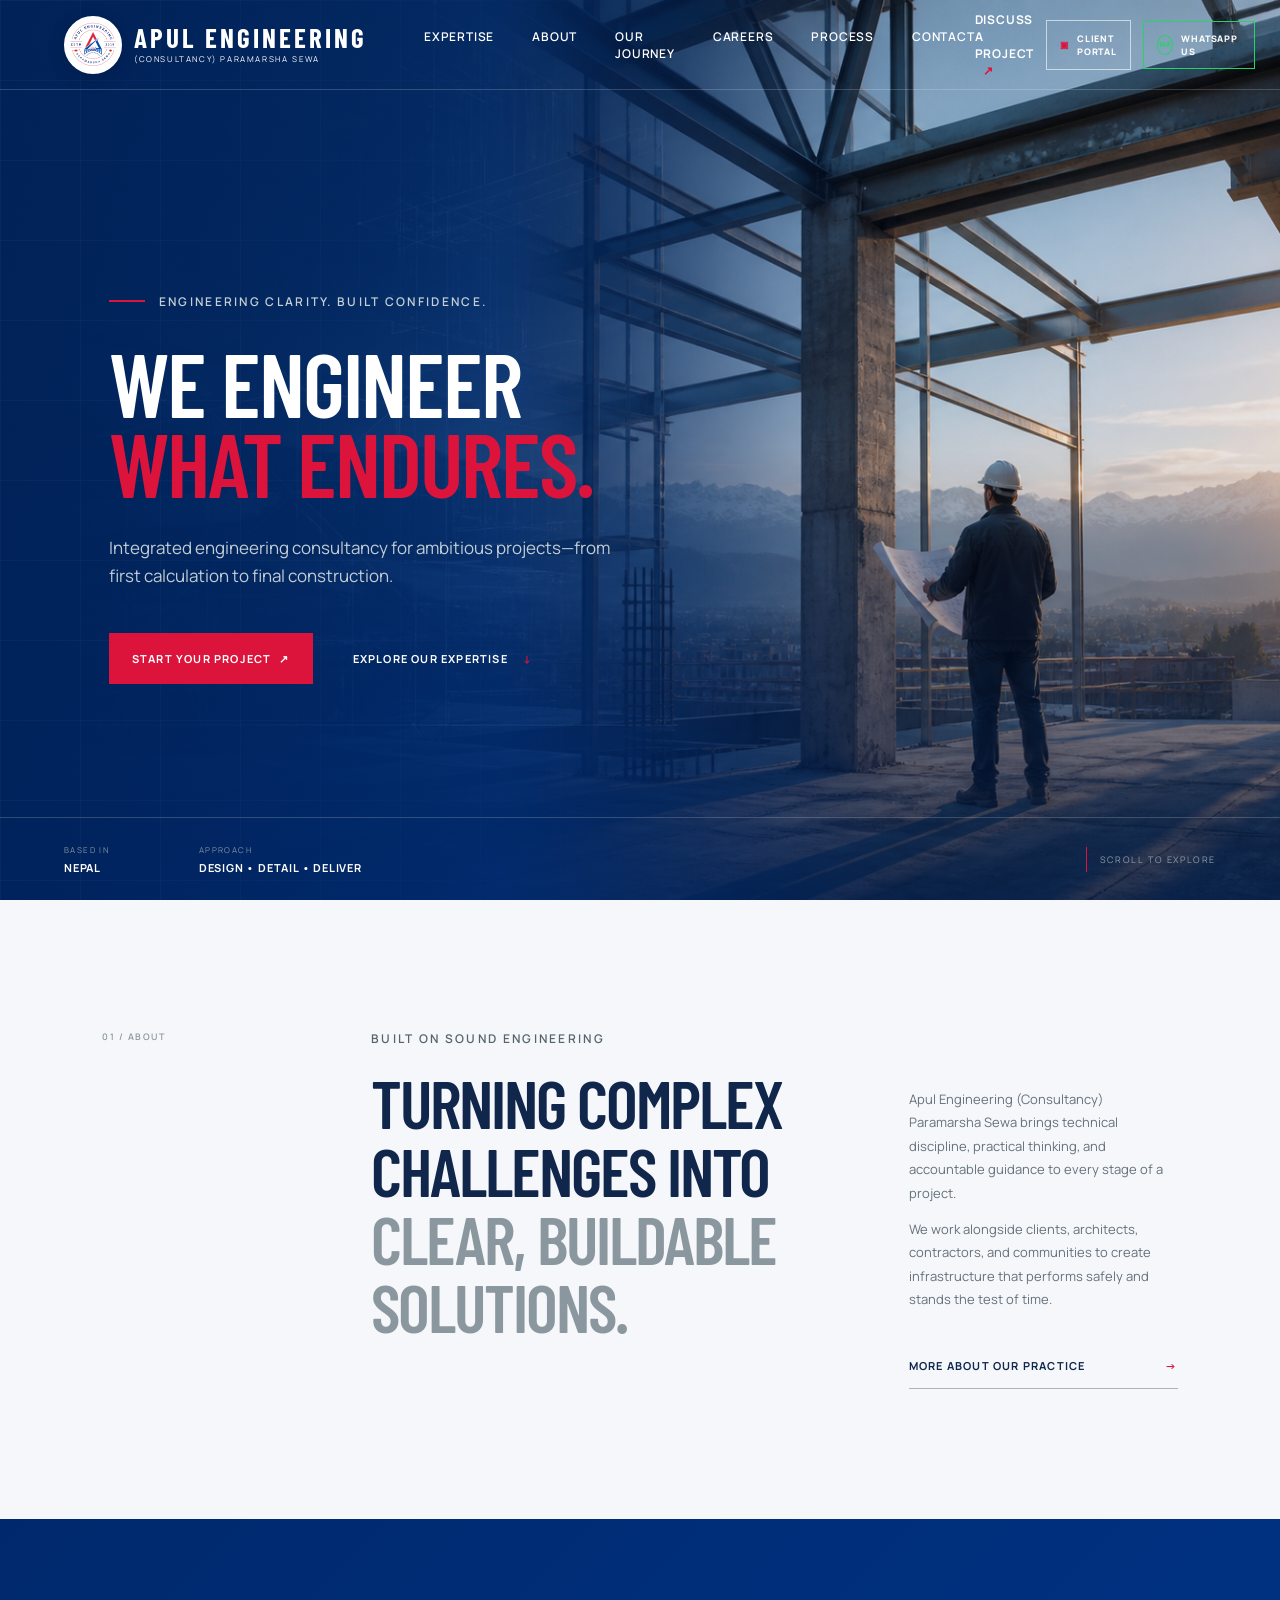
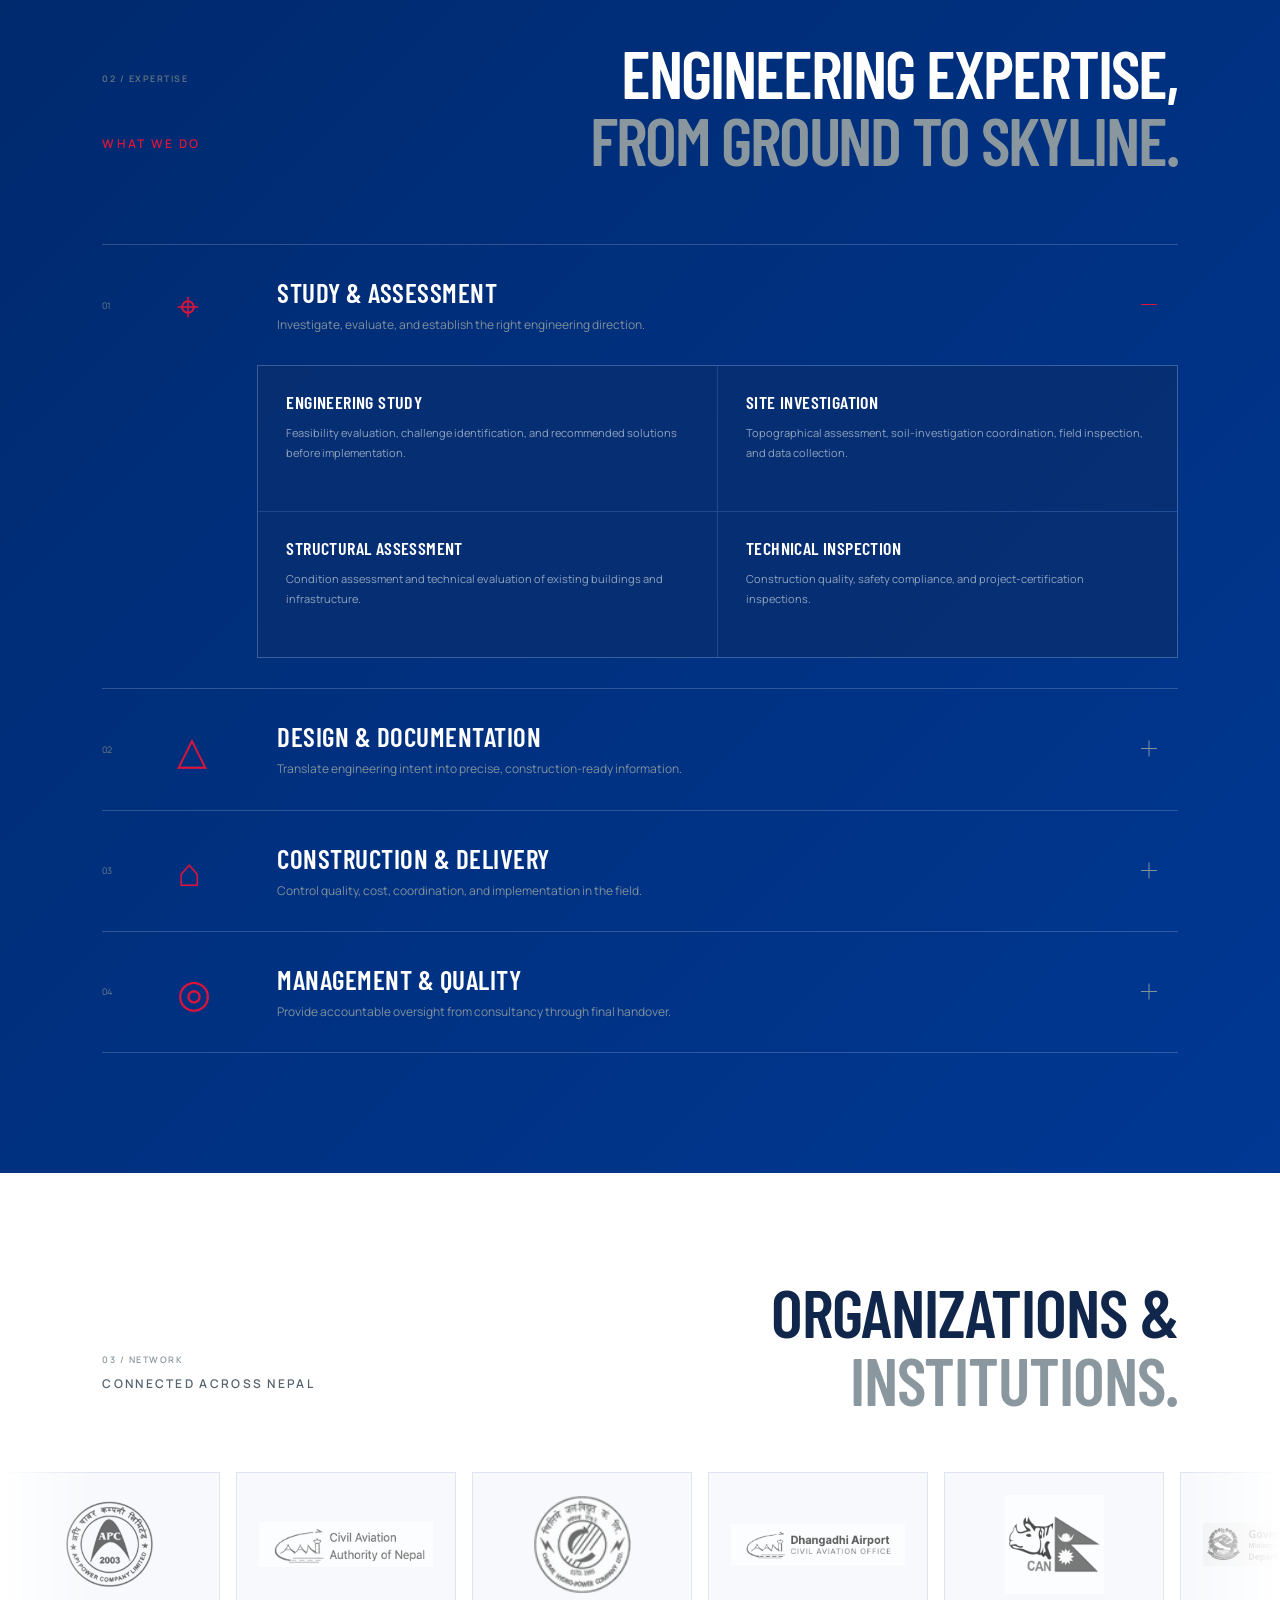
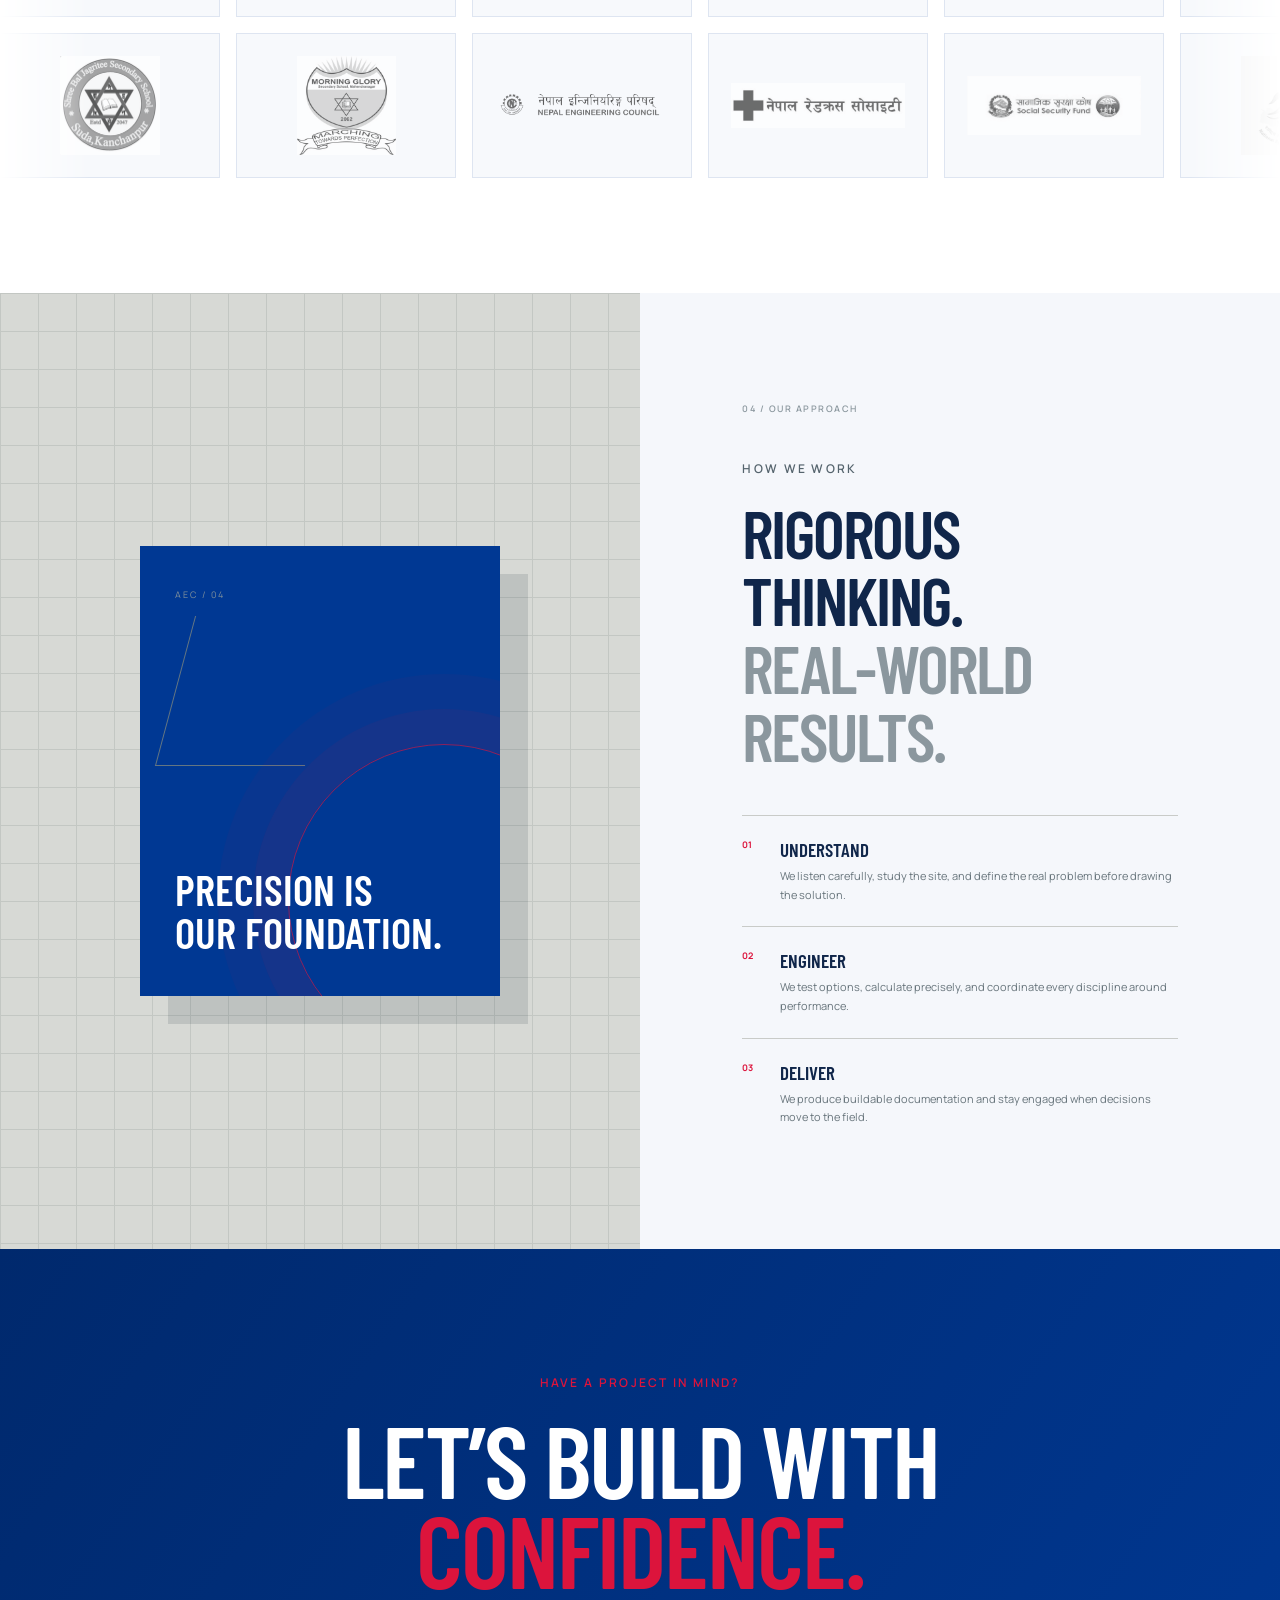
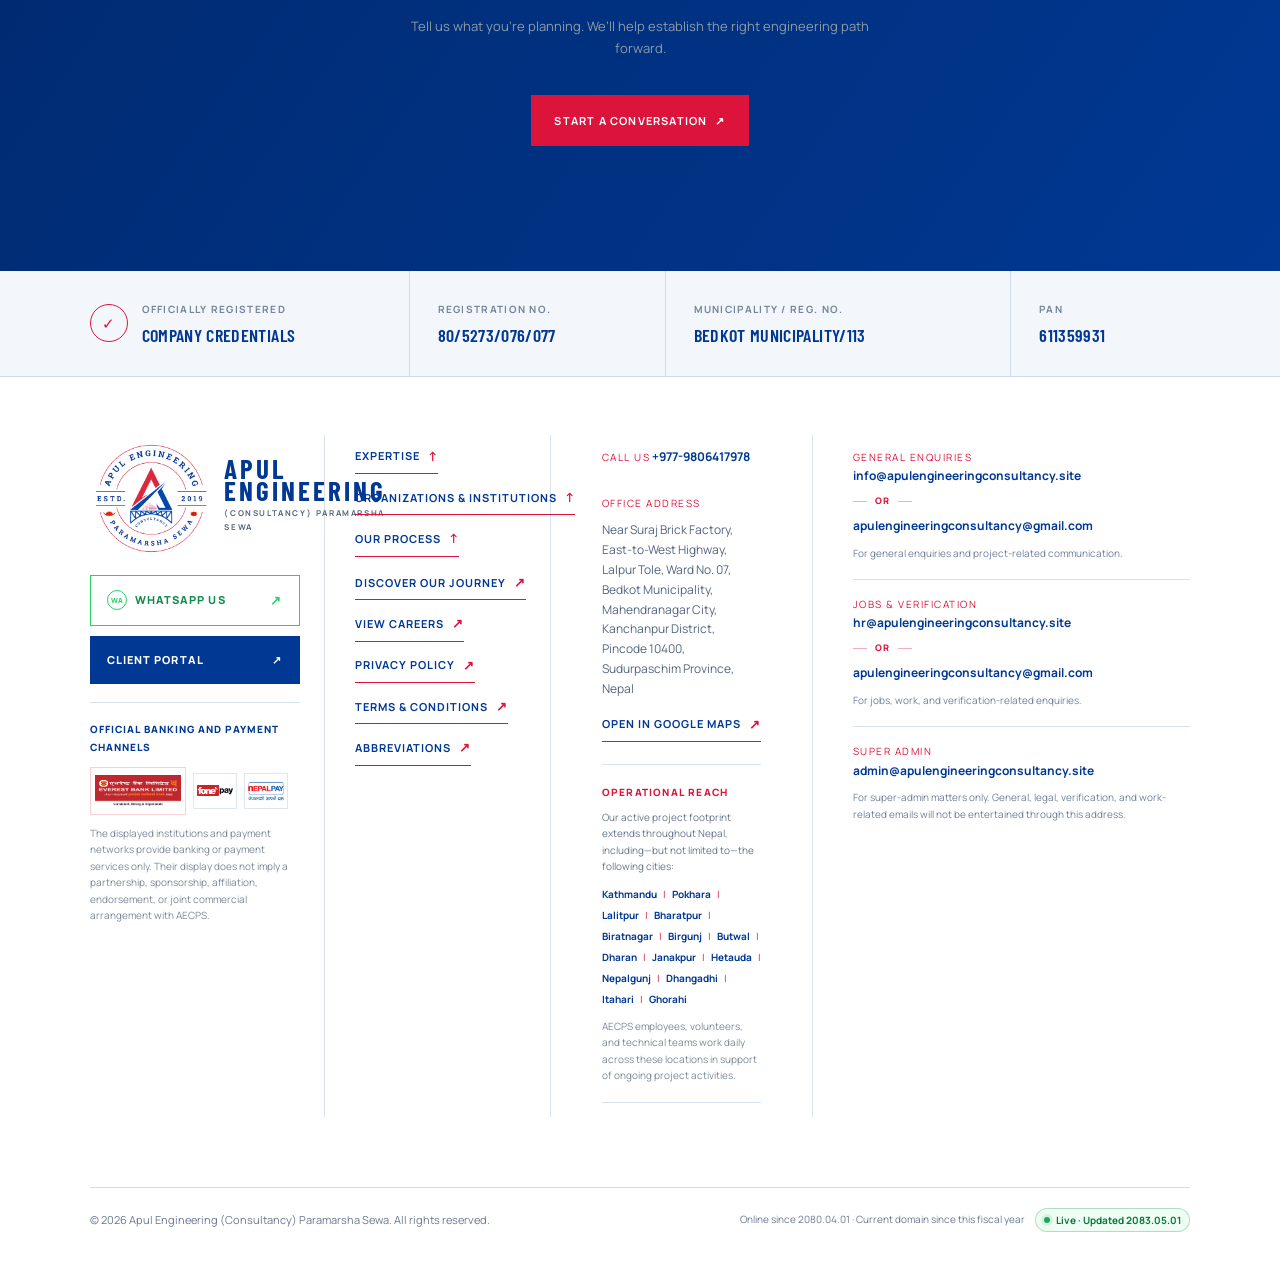
==== commit ce364da6: "Improve footer readability and status details" ====
--- a/index.html
+++ b/index.html
@@ -209,7 +209,10 @@
       <div><small>JOBS &amp; VERIFICATION</small><a href="mailto:hr@apulengineeringconsultancy.site">hr@apulengineeringconsultancy.site</a><span class="email-or">OR</span><a href="mailto:apulengineeringconsultancy@gmail.com">apulengineeringconsultancy@gmail.com</a><p>For jobs, work, and verification-related enquiries.</p></div>
       <div><small>SUPER ADMIN</small><a href="mailto:admin@apulengineeringconsultancy.site">admin@apulengineeringconsultancy.site</a><p>For super-admin matters only. General, legal, verification, and work-related emails will not be entertained through this address.</p></div>
     </div>
-    <p class="copyright">© <span id="year"></span> Apul Engineering (Consultancy) Paramarsha Sewa. All rights reserved.</p>
+    <p class="copyright">
+      <span>© <span id="year"></span> Apul Engineering (Consultancy) Paramarsha Sewa. All rights reserved.</span>
+      <span class="website-history">Online since 2080.04.01 · Current domain since this fiscal year <span class="site-live"><i aria-hidden="true"></i> Live · Updated 2083.05.01</span></span>
+    </p>
   </footer>
   <script src="script.js"></script>
 </body>
--- a/styles.css
+++ b/styles.css
@@ -19,11 +19,17 @@
 .expertise{background:linear-gradient(135deg,var(--navy2),var(--navy))}
 .blueprint-card:after{border-color:rgba(220,20,60,.65);box-shadow:0 0 0 35px rgba(220,20,60,.06),0 0 0 70px rgba(220,20,60,.04)}
 .contact{background:linear-gradient(125deg,var(--navy2),var(--navy))}
-footer{grid-template-columns:1.7fr 1.05fr 1.4fr;background:#fff;color:var(--navy);border-top:0}
+footer{grid-template-columns:1.7fr 1.05fr 1.4fr;align-items:stretch;background:#fff;color:var(--navy);border-top:0}
 footer>p,footer>div{color:#53657f}
 footer>div small{color:var(--amber)}
 footer>div a{color:var(--navy);font-weight:700}
 footer .copyright{border-top-color:rgba(0,56,147,.18);color:#697991}
+.copyright{display:flex;justify-content:space-between;align-items:center;gap:24px}
+.website-history{margin-left:auto;text-align:right;font-size:10px;line-height:1.6}
+.site-live{display:inline-flex;align-items:center;gap:6px;margin-left:8px;padding:3px 8px;border:1px solid rgba(18,140,74,.28);border-radius:999px;background:rgba(37,211,102,.07);color:#087b3b;font-weight:700;white-space:nowrap}
+.site-live i{width:6px;height:6px;border-radius:50%;background:#18a957;box-shadow:0 0 0 3px rgba(24,169,87,.12);animation:live-pulse 2.4s ease-in-out infinite}
+@keyframes live-pulse{50%{box-shadow:0 0 0 5px rgba(24,169,87,0)}}
+@media (prefers-reduced-motion:reduce){.site-live i{animation:none}}
 .footer-brand strong{color:var(--navy)}
 .footer-brand small{color:#53657f}
 .footer-brand .brand-logo{box-shadow:none}
@@ -35,12 +41,12 @@
 .credentials small{margin:0 0 7px;color:#75849a;font-size:8px;font-weight:700;letter-spacing:1.3px}
 .credentials strong{color:var(--navy);font:600 18px/1.2 "Barlow Condensed";letter-spacing:.35px;text-transform:uppercase}
 .credential-item:last-child{border-right:0}
-.footer-identity{display:grid;grid-template-columns:minmax(235px,1.15fr) minmax(155px,.85fr);gap:30px;align-items:stretch}.identity-actions{display:flex;flex-direction:column;align-items:flex-start;padding-right:24px;border-right:1px solid rgba(0,56,147,.15)}
+.footer-identity{display:grid;grid-template-columns:minmax(235px,1.15fr) minmax(155px,.85fr);gap:30px;align-items:stretch;height:100%}.identity-actions{display:flex;flex-direction:column;align-items:flex-start;height:100%;padding-right:24px;border-right:1px solid rgba(0,56,147,.15)}
 .journey-link{display:inline-flex;align-items:center;justify-content:space-between;gap:18px;margin-top:24px;min-width:210px;padding:13px 16px;border:1px solid rgba(0,56,147,.22);color:var(--navy);font-size:9px;font-weight:800;letter-spacing:1.1px;text-transform:uppercase;transition:color .2s,background .2s,border-color .2s}.journey-link span{color:var(--amber);font-size:13px}.journey-link:hover{background:var(--navy);border-color:var(--navy);color:#fff}
 .footer-whatsapp{margin-top:10px;border-color:#25d366;background:transparent;color:#128c4a}.footer-whatsapp span{display:inline-flex;align-items:center;gap:8px;color:inherit;font-size:9px}.footer-whatsapp b{color:#25d366;font-size:13px}.footer-whatsapp:hover{border-color:#128c4a;background:rgba(37,211,102,.08);color:#087b3b}
 .footer-portal{margin-top:10px;border-color:var(--navy);background:var(--navy);color:#fff}.footer-portal span,.footer-portal b{color:#fff;font-size:9px}.footer-portal:hover{background:var(--navy2);border-color:var(--navy2)}
 .banking-channels{width:100%;margin-top:18px;padding-top:17px;border-top:1px solid rgba(0,56,147,.15)}.banking-channels>small{display:block;margin-bottom:11px;color:var(--navy);font-size:8px;font-weight:800;letter-spacing:1px}.banking-logos{display:flex;align-items:center;gap:7px}.banking-logos img,.banking-logos img:nth-child(2){display:block;width:44px;height:36px;padding:3px;object-fit:contain;background:#fff;border:1px solid rgba(0,56,147,.12)}.banking-logos img:first-child{width:96px;height:48px;padding:4px;border-color:rgba(220,20,60,.2)}.banking-channels p{margin:10px 0 0;max-width:230px;color:#7a899b;font-size:8px;line-height:1.5}.footer-reserved{display:flex;flex-direction:column;align-items:flex-start;min-height:1px}.reserved-journey-link{margin-top:10px;border-bottom-color:var(--amber)}
-.footer-details{display:grid;grid-template-columns:1fr;gap:28px;padding:12px 4vw 0;border-left:1px solid rgba(0,56,147,.15);border-right:1px solid rgba(0,56,147,.15)}
+.footer-details{display:grid;grid-template-columns:1fr;gap:28px;height:100%;padding:12px 4vw 0;border-left:1px solid rgba(0,56,147,.15);border-right:1px solid rgba(0,56,147,.15)}
 .footer-contact,.footer-address{padding:0}
 .footer-contact a{overflow-wrap:anywhere;font-size:12px;line-height:1.55}
 .footer-address address{max-width:430px;color:#53657f;font-size:11px;font-style:normal;line-height:1.8}
@@ -62,7 +68,14 @@
 .email-directory a{display:block;overflow-wrap:anywhere;font-size:12px;line-height:1.5}
 .email-or{display:flex;align-items:center;gap:8px;margin:7px 0;color:var(--amber);font-size:7px;font-weight:800;letter-spacing:1.2px}.email-or:before,.email-or:after{content:"";width:14px;height:1px;background:rgba(220,20,60,.35)}
 .email-directory p{margin:9px 0 0;color:#71809a;font-size:10px;line-height:1.65}
-.footer-contact>small,.footer-address>small,.email-directory small,.operational-reach>small{font-size:8px}.footer-contact a,.footer-address address,.email-directory a,.email-directory p,.operational-reach p,.operational-reach .reach-team{font-size:8px;line-height:1.55}
+.footer-contact>small,.footer-address>small,.email-directory small,.operational-reach>small{font-size:10px}
+.footer-contact a,.footer-address address,.email-directory a{font-size:12px;line-height:1.65}
+.email-directory p,.operational-reach p,.operational-reach .reach-team{font-size:10px;line-height:1.65}
+.credentials small,.banking-channels>small{font-size:10px}
+.journey-link,.footer-whatsapp span,.footer-portal span,.footer-portal b,.map-link{font-size:11px}
+.banking-channels p{font-size:10px;line-height:1.65}
+.operational-reach li{font-size:10px}
+.email-or{font-size:9px}
 
 @media (max-width:1100px) and (min-width:851px){
   .site-header nav{gap:20px}.site-header .brand{min-width:345px}.header-cta{display:none}
@@ -148,6 +161,7 @@
 
 @media(max-width:520px){
   .brand{gap:8px}.brand-logo{width:45px;height:45px;flex-basis:45px;border-width:2px}.brand strong{font-size:17px;letter-spacing:1.1px}.brand small{font-size:5.8px;letter-spacing:.58px}.brand-mark{transform:scale(.82) skewY(-15deg);transform-origin:left center}
+  .copyright{align-items:flex-start;flex-direction:column;gap:8px}.website-history{margin-left:0;text-align:left}
   .eyebrow{font-size:10px;letter-spacing:1.6px}.eyebrow span{width:24px}
   .hero-actions{align-items:stretch;flex-direction:column;gap:18px}.hero-actions .button{width:100%}.hero-actions .text-link{text-align:center}
   .hero-foot{justify-content:space-between}.hero-foot div:first-child{display:flex}.hero-foot div:nth-child(2){display:flex!important;text-align:right}.hero-foot strong{font-size:9px}
@@ -156,7 +170,7 @@
   .principle-visual{min-height:420px;padding:54px 34px}.blueprint-card{width:100%;max-width:290px;height:340px;box-shadow:16px 16px 0 rgba(0,56,147,.16)}.blueprint-card strong{font-size:36px}
   .principle-item{grid-template-columns:32px 1fr}.principle-item p{font-size:12px}
   .credentials{display:block;padding:0 22px}.credentials-intro,.credential-item{min-height:auto;padding:18px 0;border-right:0;border-bottom:1px solid rgba(0,56,147,.14)}.credentials-intro{padding:22px 0}.credential-item:last-child{border-top:0}.credentials strong{font-size:17px}
-  .footer-contact,.footer-address{padding-top:0}.footer-contact>small,.footer-address>small,.email-directory small,.operational-reach>small,.banking-channels>small{font-size:9px}.footer-address address,.email-directory a,.email-directory p,.footer-contact a,.operational-reach p,.operational-reach .reach-team,.banking-channels p{font-size:9px;line-height:1.6}
+  .footer-contact,.footer-address{padding-top:0}.footer-contact>small,.footer-address>small,.email-directory small,.operational-reach>small,.banking-channels>small{font-size:10px}.footer-address address,.email-directory a,.footer-contact a{font-size:12px;line-height:1.65}.email-directory p,.operational-reach p,.operational-reach .reach-team,.banking-channels p{font-size:10px;line-height:1.65}
   .logo-tile,.logo-tile.wide{width:148px;height:100px;flex-basis:148px;padding:12px}
   .service-group summary{grid-template-columns:25px 1fr 22px}.service-group summary .service-icon{display:none}.service-group summary strong{font-size:22px}.service-body>div{padding:19px 16px}
 }
